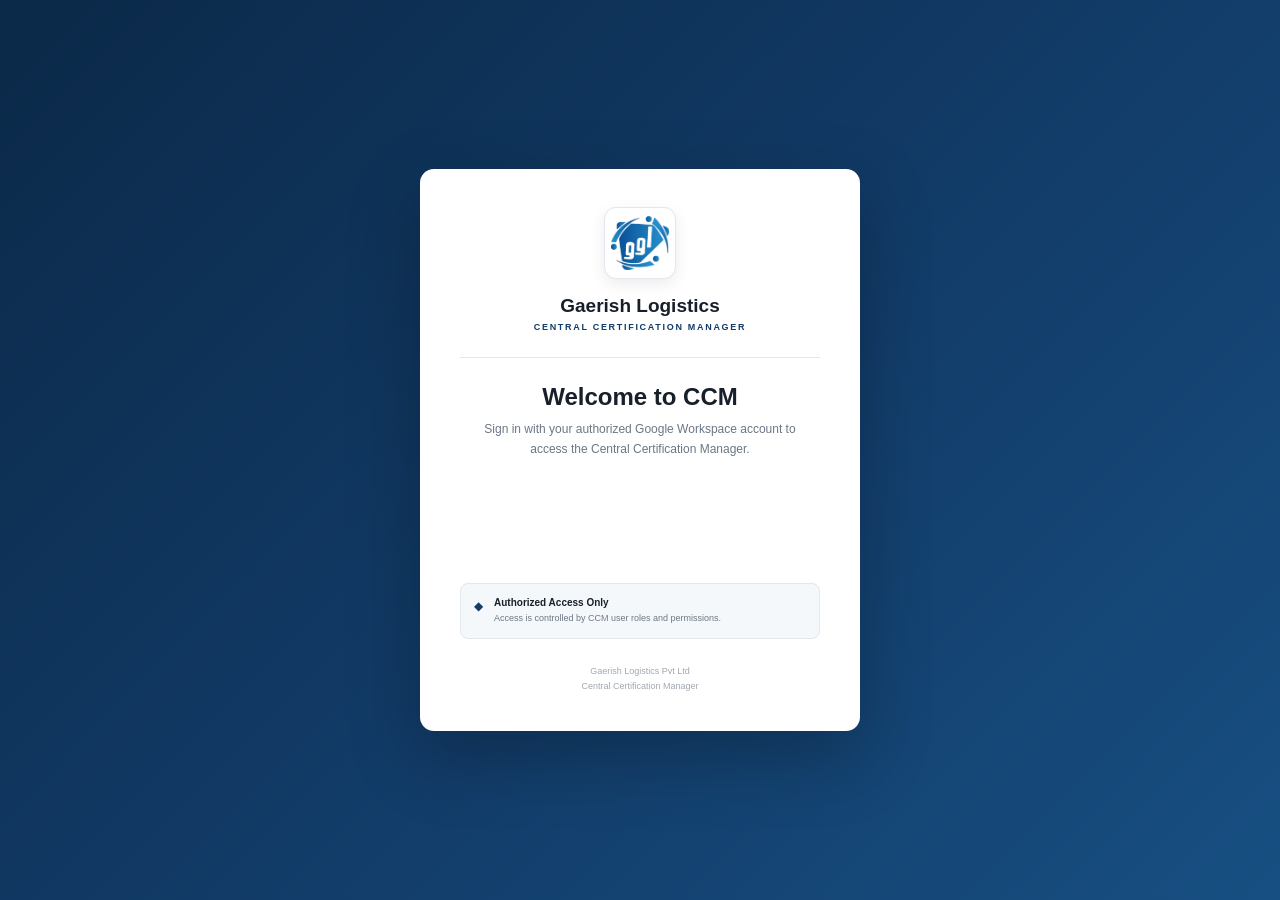
==== index.html @ d72f5103 "Update index.html" ====
<!DOCTYPE html>
<html lang="en">
<head>
    <meta charset="UTF-8">
    <meta name="viewport" content="width=device-width, initial-scale=1.0">

    <title>Central Certification Manager</title>

    <link rel="stylesheet" href="./style.css">
    <script
        src="https://accounts.google.com/gsi/client"
        async
        defer
    ></script>
</head>

<body>
<!-- =====================================================
     CCM LOGIN SCREEN
===================================================== -->

<div id="loginScreen" class="login-screen">

    <div class="login-card">

        <div class="login-logo">
            <img
                src="assets/logo.png"
                alt="Gaerish Logistics"
            >
        </div>

        <div class="login-brand">
            <h1>Gaerish Logistics</h1>
            <span>CENTRAL CERTIFICATION MANAGER</span>
        </div>

        <div class="login-divider"></div>

        <h2>Welcome to CCM</h2>

        <p class="login-description">
            Sign in with your authorized Google Workspace
            account to access the Central Certification Manager.
        </p>

        <!-- Google Sign-In -->
        <div
            id="googleLogin"
            class="google-login"
        ></div>

        <div
            id="loginStatus"
            class="login-status"
        ></div>

        <div class="login-security">

            <span class="security-icon">◆</span>

            <div>
                <strong>Authorized Access Only</strong>
                <small>
                    Access is controlled by CCM
                    user roles and permissions.
                </small>
            </div>

        </div>

        <div class="login-footer">
            Gaerish Logistics Pvt Ltd<br>
            Central Certification Manager
        </div>

    </div>

</div>
<div class="app">

    <!-- SIDEBAR -->
    <aside class="sidebar" id="sidebar">

        <div class="sidebar-brand">
            <img src="assets/logo.png" alt="Gaerish Logistics">
            <div>
                <h2>Gaerish Logistics</h2>
                <span>CCM</span>
            </div>
        </div>

        <div class="sidebar-section">
            <span class="section-title">MAIN</span>

            <button class="nav-item active" data-page="dashboard">
                <span class="nav-icon">▦</span>
                <span>Dashboard</span>
            </button>

            <button class="nav-item" data-page="certifications">
                <span class="nav-icon">▣</span>
                <span>Certifications</span>
            </button>

            <button class="nav-item" data-page="employees">
                <span class="nav-icon">♙</span>
                <span>Employees</span>
            </button>

            <button class="nav-item" data-page="renewals">
                <span class="nav-icon">↻</span>
                <span>Renewals</span>
            </button>

            <button class="nav-item" data-page="documents">
                <span class="nav-icon">▤</span>
                <span>Documents</span>
            </button>
        </div>

        <div class="sidebar-section">
            <span class="section-title">CONTROL</span>

            <button class="nav-item" data-page="reports">
                <span class="nav-icon">◫</span>
                <span>Reports</span>
            </button>

            <button class="nav-item" data-page="audit">
                <span class="nav-icon">◉</span>
                <span>Audit Trail</span>
            </button>

            <button class="nav-item" data-page="settings">
                <span class="nav-icon">⚙</span>
                <span>Settings</span>
            </button>
        </div>

        <div class="sidebar-bottom">
            <div class="system-status">
                <span class="status-dot"></span>
                <div>
                    <strong>CCM System</strong>
                    <small>Operational</small>
                </div>
            </div>

            <div class="version">
                CCM Production
            </div>
        </div>

    </aside>


    <!-- MAIN -->
    <main class="main">

        <!-- TOPBAR -->
        <header class="topbar">

            <div class="topbar-left">

                <button class="menu-button" id="menuButton">
                    ☰
                </button>

                <div class="breadcrumb">
                    <span>CCM</span>
                    <b>/</b>
                    <strong id="pageTitle">Dashboard</strong>
                </div>

            </div>

            <div class="topbar-right">

                <button class="icon-button" title="Notifications">
                    🔔
                    <span class="notification-dot"></span>
                </button>

                <div class="user-profile">

                    <div class="avatar">
                        C
                    </div>

                    <div class="user-info">
                        <strong id="userName">User</strong>
                        <span id="userRole">Loading...</span>
                    </div>

                    <button class="profile-arrow">
                        ▾
                    </button>

                </div>

            </div>

        </header>


        <!-- PAGE CONTENT -->
        <section class="workspace">

            <!-- DASHBOARD -->
            <div class="page active-page" id="dashboardPage">

                <div class="page-heading">

                    <div>
                        <span class="eyebrow">CENTRAL CERTIFICATION MANAGER</span>
                        <h1>Certification Dashboard</h1>
                        <p>
                            Centralized visibility of employee certifications,
                            expiry risk, renewals and compliance.
                        </p>
                    </div>

                    <button class="primary-button" id="addCertificateButton">
                        + Add Certification
                    </button>

                </div>


                <!-- KPI CARDS -->
                <div class="kpi-grid">

                    <div class="kpi-card">
                        <div class="kpi-icon">▣</div>
                        <div>
                            <span>Total Certifications</span>
                            <strong id="totalCertifications">—</strong>
                        </div>
                    </div>

                    <div class="kpi-card">
                        <div class="kpi-icon">✓</div>
                        <div>
                            <span>Active</span>
                            <strong id="activeCertifications">—</strong>
                        </div>
                    </div>

                    <div class="kpi-card warning">
                        <div class="kpi-icon">!</div>
                        <div>
                            <span>Renewal Due</span>
                            <strong id="renewalCertifications">—</strong>
                        </div>
                    </div>

                    <div class="kpi-card danger">
                        <div class="kpi-icon">×</div>
                        <div>
                            <span>Expired</span>
                            <strong id="expiredCertifications">—</strong>
                        </div>
                    </div>

                    <div class="kpi-card">
                        <div class="kpi-icon">★</div>
                        <div>
                            <span>Mandatory</span>
                            <strong id="mandatoryCertifications">—</strong>
                        </div>
                    </div>

                    <div class="kpi-card compliance">
                        <div class="kpi-icon">%</div>
                        <div>
                            <span>Compliance</span>
                            <strong id="complianceRate">—</strong>
                        </div>
                    </div>

                </div>


                <!-- DASHBOARD GRID -->
                <div class="dashboard-grid">

                    <!-- EXPIRY RISK -->
                    <div class="panel">

                        <div class="panel-header">
                            <div>
                                <h2>Expiry Risk</h2>
                                <span>Certification expiry exposure</span>
                            </div>

                            <button class="text-button">
                                View Details →
                            </button>
                        </div>

                        <div class="risk-list">

                            <div class="risk-row">
                                <span>0–7 Days</span>
                                <div class="risk-bar">
                                    <div id="risk07"></div>
                                </div>
                                <strong id="risk07Value">0</strong>
                            </div>

                            <div class="risk-row">
                                <span>8–15 Days</span>
                                <div class="risk-bar">
                                    <div id="risk815"></div>
                                </div>
                                <strong id="risk815Value">0</strong>
                            </div>

                            <div class="risk-row">
                                <span>16–30 Days</span>
                                <div class="risk-bar">
                                    <div id="risk1630"></div>
                                </div>
                                <strong id="risk1630Value">0</strong>
                            </div>

                            <div class="risk-row">
                                <span>31–60 Days</span>
                                <div class="risk-bar">
                                    <div id="risk3160"></div>
                                </div>
                                <strong id="risk3160Value">0</strong>
                            </div>

                            <div class="risk-row">
                                <span>61–90 Days</span>
                                <div class="risk-bar">
                                    <div id="risk6190"></div>
                                </div>
                                <strong id="risk6190Value">0</strong>
                            </div>

                            <div class="risk-row">
                                <span>90+ Days</span>
                                <div class="risk-bar">
                                    <div id="risk90"></div>
                                </div>
                                <strong id="risk90Value">0</strong>
                            </div>

                            <div class="risk-row expired-row">
                                <span>Expired</span>
                                <div class="risk-bar">
                                    <div id="riskExpired"></div>
                                </div>
                                <strong id="riskExpiredValue">0</strong>
                            </div>

                        </div>

                    </div>


                    <!-- QUICK ACTIONS -->
                    <div class="panel">

                        <div class="panel-header">
                            <div>
                                <h2>Quick Actions</h2>
                                <span>Common CCM operations</span>
                            </div>
                        </div>

                        <div class="quick-actions">

                            <button class="quick-action">
                                <span>＋</span>
                                <div>
                                    <strong>Add Certification</strong>
                                    <small>Create a new certification record</small>
                                </div>
                            </button>

                            <button class="quick-action">
                                <span>↻</span>
                                <div>
                                    <strong>Manage Renewals</strong>
                                    <small>Review upcoming renewals</small>
                                </div>
                            </button>

                            <button class="quick-action">
                                <span>▤</span>
                                <div>
                                    <strong>Documents</strong>
                                    <small>Access certificate documents</small>
                                </div>
                            </button>

                            <button class="quick-action">
                                <span>◫</span>
                                <div>
                                    <strong>Generate Report</strong>
                                    <small>View compliance reports</small>
                                </div>
                            </button>

                        </div>

                    </div>

                </div>


               <!-- =========================================================
     CERTIFICATION OVERVIEW — STEP 11E
========================================================= -->

<div class="panel certification-overview-panel">

    <div class="panel-header">

        <div>
            <h2>Certification Overview</h2>

            <span>
                Live certification records
            </span>
        </div>

        <div class="overview-actions">

            <button
                class="text-button"
                id="refreshCertificatesButton"
                type="button"
            >
                Refresh ↻
            </button>

            <button
                class="text-button"
                id="viewAllCertificatesButton"
                type="button"
            >
                View All →
            </button>

        </div>

    </div>


    <!-- FILTER BAR -->

    <div class="certificate-filter-bar">

        <div class="certificate-search">

            <input
                type="search"
                id="certificateSearch"
                placeholder="Search certificate, employee or certification..."
                autocomplete="off"
            >

        </div>


        <select
            id="certificateStatusFilter"
        >

            <option value="">
                All Status
            </option>

            <option value="ACTIVE">
                Active
            </option>

            <option value="EXPIRED">
                Expired
            </option>

        </select>


        <select
            id="certificateDepartmentFilter"
        >

            <option value="">
                All Departments
            </option>

        </select>

    </div>


    <!-- RECORD COUNT -->

    <div
        class="certificate-result-summary"
        id="certificateResultSummary"
    >
        Loading certification records...
    </div>


    <!-- TABLE -->

    <div class="certificate-table-wrapper">

        <table class="certificate-table">

            <thead>

                <tr>

                    <th>
                        Certificate
                    </th>

                    <th>
                        Employee
                    </th>

                    <th>
                        Certification
                    </th>

                    <th>
                        Department
                    </th>

                    <th>
                        Issue Date
                    </th>

                    <th>
                        Expiry Date
                    </th>

                    <th>
                        Status
                    </th>

                    <th>
                        Renewal
                    </th>

                    <th>
                        Action
                    </th>

                </tr>

            </thead>


            <tbody
                id="certificateTableBody"
            >

                <tr>

                    <td
                        colspan="9"
                        class="table-loading"
                    >
                        Loading certification records...
                    </td>

                </tr>

            </tbody>

        </table>

    </div>

</div>

            <!-- OTHER PAGES -->
            <div class="page" id="certificationsPage">
                <div class="page-heading">
                    <div>
                        <span class="eyebrow">MASTER DATA</span>
                        <h1>Certifications</h1>
                        <p>Manage and review certification records.</p>
                    </div>
                </div>

                <div class="panel placeholder-panel">
                    <div class="empty-icon">▣</div>
                    <h3>Certification Management</h3>
                    <p>Certification table will be connected in the next step.</p>
                </div>
            </div>


            <div class="page" id="employeesPage">
                <div class="page-heading">
                    <div>
                        <span class="eyebrow">MASTER DATA</span>
                        <h1>Employees</h1>
                        <p>Employee certification profiles and compliance.</p>
                    </div>
                </div>

                <div class="panel placeholder-panel">
                    <div class="empty-icon">♙</div>
                    <h3>Employee Management</h3>
                    <p>Employee 360° will be connected in the next step.</p>
                </div>
            </div>


            <div class="page" id="renewalsPage">
                <div class="page-heading">
                    <div>
                        <span class="eyebrow">COMPLIANCE CONTROL</span>
                        <h1>Renewals</h1>
                        <p>Monitor certification expiry and renewal actions.</p>
                    </div>
                </div>

                <div class="panel placeholder-panel">
                    <div class="empty-icon">↻</div>
                    <h3>Renewal Management</h3>
                    <p>Renewal workflow will be connected in the next step.</p>
                </div>
            </div>


            <div class="page" id="documentsPage">
                <div class="page-heading">
                    <div>
                        <span class="eyebrow">DOCUMENT CONTROL</span>
                        <h1>Documents</h1>
                        <p>Controlled access to certification documents.</p>
                    </div>
                </div>

                <div class="panel placeholder-panel">
                    <div class="empty-icon">▤</div>
                    <h3>Document Management</h3>
                    <p>Document access will be connected in the next step.</p>
                </div>
            </div>


            <div class="page" id="reportsPage">
                <div class="page-heading">
                    <div>
                        <span class="eyebrow">ANALYTICS</span>
                        <h1>Reports</h1>
                        <p>Certification and compliance reporting.</p>
                    </div>
                </div>

                <div class="panel placeholder-panel">
                    <div class="empty-icon">◫</div>
                    <h3>Reports Centre</h3>
                    <p>Charts and analytical reports will be connected later.</p>
                </div>
            </div>


            <div class="page" id="auditPage">
                <div class="page-heading">
                    <div>
                        <span class="eyebrow">GOVERNANCE</span>
                        <h1>Audit Trail</h1>
                        <p>System activity and controlled actions.</p>
                    </div>
                </div>

                <div class="panel placeholder-panel">
                    <div class="empty-icon">◉</div>
                    <h3>Audit Trail</h3>
                    <p>Audit records will be displayed here.</p>
                </div>
            </div>


            <div class="page" id="settingsPage">
                <div class="page-heading">
                    <div>
                        <span class="eyebrow">SYSTEM</span>
                        <h1>Settings</h1>
                        <p>CCM configuration and administration.</p>
                    </div>
                </div>

                <div class="panel placeholder-panel">
                    <div class="empty-icon">⚙</div>
                    <h3>System Settings</h3>
                    <p>Administrative controls will be connected later.</p>
                </div>
            </div>

        </section>


        <footer class="footer">
            <span>Gaerish Logistics Pvt Ltd</span>
            <span>Central Certification Manager</span>
            <span>Production System</span>
        </footer>

    </main>

</div>

<script src="app.js"></script>

</body>
</html>
---- style.css ----
* {
    box-sizing: border-box;
    margin: 0;
    padding: 0;
}

:root {
    --primary: #123c69;
    --primary-dark: #0b2948;
    --primary-light: #eaf2fa;

    --background: #f5f7fa;
    --surface: #ffffff;
    --border: #e2e7ed;

    --text: #17202a;
    --muted: #6b7785;

    --success: #198754;
    --warning: #d88900;
    --danger: #c0392b;

    --sidebar-width: 255px;
}

body {
    font-family:
        Inter,
        Segoe UI,
        Arial,
        sans-serif;

    background: var(--background);
    color: var(--text);
}

button {
    font-family: inherit;
}

.app {
    min-height: 100vh;
    display: flex;
}


/* SIDEBAR */

.sidebar {
    width: var(--sidebar-width);
    min-height: 100vh;

    background: var(--primary-dark);
    color: white;

    position: fixed;
    left: 0;
    top: 0;
    bottom: 0;

    display: flex;
    flex-direction: column;

    z-index: 100;
}

.sidebar-brand {
    height: 82px;

    display: flex;
    align-items: center;

    gap: 12px;
    padding: 0 20px;

    border-bottom: 1px solid rgba(255,255,255,.12);
}

.sidebar-brand img {
    width: 46px;
    height: 46px;

    object-fit: contain;

    border-radius: 8px;
    background: white;
    padding: 5px;
}

.sidebar-brand h2 {
    font-size: 15px;
    font-weight: 700;
}

.sidebar-brand span {
    display: block;

    margin-top: 3px;

    font-size: 10px;
    letter-spacing: 1.5px;

    opacity: .65;
}


.sidebar-section {
    padding: 25px 13px 0;
}

.section-title {
    display: block;

    padding: 0 12px 9px;

    font-size: 10px;
    letter-spacing: 1.5px;

    color: rgba(255,255,255,.42);
    font-weight: 700;
}


.nav-item {
    width: 100%;

    border: 0;
    background: transparent;

    color: rgba(255,255,255,.72);

    display: flex;
    align-items: center;

    gap: 13px;

    padding: 11px 12px;

    border-radius: 7px;

    cursor: pointer;

    font-size: 13px;
    text-align: left;

    margin-bottom: 3px;

    transition:
        background .2s,
        color .2s;
}

.nav-item:hover {
    background: rgba(255,255,255,.08);
    color: white;
}

.nav-item.active {
    background: rgba(255,255,255,.14);
    color: white;

    box-shadow:
        inset 3px 0 0 #ffffff;
}

.nav-icon {
    width: 20px;

    text-align: center;

    font-size: 15px;
}


.sidebar-bottom {
    margin-top: auto;

    padding: 18px;

    border-top: 1px solid rgba(255,255,255,.1);
}

.system-status {
    display: flex;
    align-items: center;
    gap: 10px;
}

.status-dot {
    width: 9px;
    height: 9px;

    border-radius: 50%;

    background: #35c97b;

    box-shadow: 0 0 0 4px rgba(53,201,123,.12);
}

.system-status strong {
    display: block;
    font-size: 12px;
}

.system-status small {
    display: block;

    margin-top: 2px;

    font-size: 10px;

    opacity: .55;
}

.version {
    margin-top: 18px;

    font-size: 9px;

    letter-spacing: 1px;

    opacity: .35;
}


/* MAIN */

.main {
    margin-left: var(--sidebar-width);

    min-width: 0;
    width: calc(100% - var(--sidebar-width));

    min-height: 100vh;

    display: flex;
    flex-direction: column;
}


/* TOPBAR */

.topbar {
    height: 70px;

    background: var(--surface);

    border-bottom: 1px solid var(--border);

    display: flex;
    align-items: center;
    justify-content: space-between;

    padding: 0 28px;

    position: sticky;
    top: 0;

    z-index: 50;
}

.topbar-left,
.topbar-right {
    display: flex;
    align-items: center;
}

.breadcrumb {
    display: flex;
    align-items: center;
    gap: 10px;

    font-size: 13px;
}

.breadcrumb span {
    color: var(--muted);
}

.breadcrumb b {
    color: #c0c6cc;
}

.breadcrumb strong {
    color: var(--text);
}

.menu-button {
    display: none;

    border: 0;
    background: transparent;

    font-size: 21px;

    cursor: pointer;

    margin-right: 15px;
}

.icon-button {
    width: 38px;
    height: 38px;

    border: 1px solid var(--border);
    background: white;

    border-radius: 7px;

    cursor: pointer;

    position: relative;
}

.notification-dot {
    width: 7px;
    height: 7px;

    border-radius: 50%;

    background: var(--danger);

    position: absolute;

    top: 8px;
    right: 8px;

    border: 1px solid white;
}


.user-profile {
    display: flex;
    align-items: center;

    gap: 10px;

    margin-left: 18px;

    padding-left: 18px;

    border-left: 1px solid var(--border);
}

.avatar {
    width: 36px;
    height: 36px;

    border-radius: 50%;

    background: var(--primary);
    color: white;

    display: flex;
    align-items: center;
    justify-content: center;

    font-size: 13px;
    font-weight: 700;
}

.user-info strong {
    display: block;

    font-size: 12px;
}

.user-info span {
    display: block;

    margin-top: 2px;

    font-size: 10px;

    color: var(--muted);
}

.profile-arrow {
    border: 0;
    background: transparent;

    cursor: pointer;

    color: var(--muted);
}


/* WORKSPACE */

.workspace {
    padding: 30px;

    flex: 1;
}

.page {
    display: none;
}

.page.active-page {
    display: block;
}


/* PAGE HEADING */

.page-heading {
    display: flex;
    align-items: flex-end;
    justify-content: space-between;

    gap: 20px;

    margin-bottom: 26px;
}

.eyebrow {
    display: block;

    color: var(--primary);

    font-size: 10px;
    font-weight: 700;

    letter-spacing: 1.5px;

    margin-bottom: 7px;
}

.page-heading h1 {
    font-size: 27px;

    letter-spacing: -.5px;
}

.page-heading p {
    margin-top: 7px;

    color: var(--muted);

    font-size: 13px;
}


.primary-button {
    border: 0;

    background: var(--primary);
    color: white;

    padding: 11px 16px;

    border-radius: 7px;

    font-size: 12px;
    font-weight: 600;

    cursor: pointer;

    white-space: nowrap;

    transition: background .2s;
}

.primary-button:hover {
    background: var(--primary-dark);
}


/* KPI */

.kpi-grid {
    display: grid;

    grid-template-columns:
        repeat(6, minmax(0, 1fr));

    gap: 13px;

    margin-bottom: 18px;
}

.kpi-card {
    background: var(--surface);

    border: 1px solid var(--border);

    border-radius: 9px;

    padding: 17px;

    display: flex;
    align-items: center;

    gap: 12px;
}

.kpi-icon {
    width: 38px;
    height: 38px;

    border-radius: 7px;

    background: var(--primary-light);
    color: var(--primary);

    display: flex;
    align-items: center;
    justify-content: center;

    font-size: 16px;
    font-weight: 700;

    flex-shrink: 0;
}

.kpi-card span {
    display: block;

    color: var(--muted);

    font-size: 10px;

    white-space: nowrap;
}

.kpi-card strong {
    display: block;

    margin-top: 5px;

    font-size: 21px;
}

.kpi-card.warning .kpi-icon {
    background: #fff4df;
    color: var(--warning);
}

.kpi-card.danger .kpi-icon {
    background: #fdebea;
    color: var(--danger);
}

.kpi-card.compliance .kpi-icon {
    background: #e9f7ef;
    color: var(--success);
}


/* PANELS */

.dashboard-grid {
    display: grid;

    grid-template-columns: 1.4fr 1fr;

    gap: 18px;

    margin-bottom: 18px;
}

.panel {
    background: var(--surface);

    border: 1px solid var(--border);

    border-radius: 9px;

    padding: 21px;

    margin-bottom: 18px;
}

.panel-header {
    display: flex;

    align-items: center;
    justify-content: space-between;

    gap: 10px;

    margin-bottom: 21px;
}

.panel-header h2 {
    font-size: 14px;
}

.panel-header span {
    display: block;

    margin-top: 4px;

    color: var(--muted);

    font-size: 10px;
}

.text-button {
    border: 0;
    background: transparent;

    color: var(--primary);

    font-size: 11px;
    font-weight: 600;

    cursor: pointer;
}


/* RISK */

.risk-row {
    display: grid;

    grid-template-columns: 75px 1fr 25px;

    align-items: center;

    gap: 12px;

    margin-bottom: 13px;

    font-size: 10px;
}

.risk-row > span {
    color: var(--muted);
}

.risk-row strong {
    text-align: right;
    font-size: 11px;
}

.risk-bar {
    height: 7px;

    border-radius: 20px;

    background: #edf0f3;

    overflow: hidden;
}

.risk-bar div {
    width: 0%;
    height: 100%;

    background: var(--primary);

    border-radius: inherit;

    transition: width .4s ease;
}

.expired-row .risk-bar div {
    background: var(--danger);
}


/* QUICK ACTIONS */

.quick-actions {
    display: grid;

    grid-template-columns: 1fr 1fr;

    gap: 10px;
}

.quick-action {
    border: 1px solid var(--border);

    background: white;

    border-radius: 7px;

    padding: 13px;

    display: flex;

    align-items: flex-start;

    gap: 10px;

    text-align: left;

    cursor: pointer;

    transition:
        border .2s,
        background .2s;
}

.quick-action:hover {
    border-color: #b9c9d9;
    background: #f8fbfe;
}

.quick-action > span {
    width: 29px;
    height: 29px;

    background: var(--primary-light);
    color: var(--primary);

    border-radius: 6px;

    display: flex;
    align-items: center;
    justify-content: center;

    font-weight: 700;
}

.quick-action strong {
    display: block;

    font-size: 11px;
}

.quick-action small {
    display: block;

    margin-top: 4px;

    color: var(--muted);

    font-size: 9px;

    line-height: 1.4;
}


/* EMPTY */

.empty-state,
.placeholder-panel {
    text-align: center;

    padding: 38px 20px;
}

.empty-icon {
    width: 45px;
    height: 45px;

    margin: 0 auto 13px;

    border-radius: 50%;

    background: var(--primary-light);
    color: var(--primary);

    display: flex;
    align-items: center;
    justify-content: center;

    font-weight: 700;
}

.empty-state h3,
.placeholder-panel h3 {
    font-size: 13px;
}

.empty-state p,
.placeholder-panel p {
    max-width: 500px;

    margin: 7px auto 0;

    color: var(--muted);

    font-size: 11px;

    line-height: 1.6;
}


/* FOOTER */

.footer {
    padding: 14px 30px;

    border-top: 1px solid var(--border);

    background: white;

    display: flex;
    justify-content: space-between;

    color: #9aa3ad;

    font-size: 9px;
}


/* RESPONSIVE */

@media (max-width: 1250px) {

    .kpi-grid {
        grid-template-columns: repeat(3, 1fr);
    }

}


@media (max-width: 900px) {

    .sidebar {
        transform: translateX(-100%);

        transition: transform .25s;
    }

    .sidebar.open {
        transform: translateX(0);
    }

    .main {
        margin-left: 0;
        width: 100%;
    }

    .menu-button {
        display: block;
    }

    .dashboard-grid {
        grid-template-columns: 1fr;
    }

}


@media (max-width: 650px) {

    .workspace {
        padding: 20px 15px;
    }

    .topbar {
        padding: 0 15px;
    }

    .user-info,
    .profile-arrow {
        display: none;
    }

    .kpi-grid {
        grid-template-columns: 1fr 1fr;
    }

    .page-heading {
        align-items: flex-start;
        flex-direction: column;
    }

    .quick-actions {
        grid-template-columns: 1fr;
    }

    .footer {
        padding: 13px 15px;

        flex-direction: column;
        gap: 4px;
    }

}


@media (max-width: 430px) {

    .kpi-grid {
        grid-template-columns: 1fr;
    }

    .page-heading h1 {
        font-size: 23px;
    }

}
/* =========================================================
   CCM GOOGLE LOGIN
========================================================= */

.login-screen {
    position: fixed;

    inset: 0;

    z-index: 9999;

    display: flex;

    align-items: center;
    justify-content: center;

    background:
        linear-gradient(
            135deg,
            #0b2948 0%,
            #123c69 55%,
            #174f82 100%
        );

    padding: 25px;

    overflow-y: auto;
}


.login-card {

    width: 100%;
    max-width: 440px;

    background: #ffffff;

    border-radius: 14px;

    padding: 38px 40px;

    box-shadow:
        0 25px 70px rgba(0, 0, 0, .25);

    text-align: center;
}


.login-logo {

    width: 72px;
    height: 72px;

    margin: 0 auto 16px;

    display: flex;

    align-items: center;
    justify-content: center;

    background: #ffffff;

    border-radius: 12px;

    border: 1px solid #e2e7ed;

    box-shadow:
        0 5px 15px rgba(0, 0, 0, .08);

    overflow: hidden;
}


.login-logo img {

    width: 58px;
    height: 58px;

    object-fit: contain;
}


.login-brand h1 {

    font-size: 19px;

    color: #17202a;

    font-weight: 700;
}


.login-brand span {

    display: block;

    margin-top: 5px;

    color: #123c69;

    font-size: 9px;

    font-weight: 700;

    letter-spacing: 1.7px;
}


.login-divider {

    height: 1px;

    background: #e2e7ed;

    margin: 25px 0;
}


.login-card h2 {

    font-size: 24px;

    color: #17202a;

    margin-bottom: 8px;
}


.login-description {

    color: #6b7785;

    font-size: 12px;

    line-height: 1.7;

    margin: 0 auto 25px;

    max-width: 340px;
}


.google-login {

    min-height: 44px;

    display: flex;

    justify-content: center;

    align-items: center;

    margin: 0 auto 18px;
}


.login-status {

    min-height: 18px;

    font-size: 11px;

    color: #6b7785;

    margin-bottom: 18px;
}


.login-status.success {

    color: #198754;

}


.login-status.error {

    color: #c0392b;

}


.login-security {

    display: flex;

    align-items: flex-start;

    text-align: left;

    gap: 11px;

    padding: 13px;

    background: #f5f8fb;

    border: 1px solid #e2e7ed;

    border-radius: 8px;
}


.security-icon {

    color: #123c69;

    font-size: 12px;

    margin-top: 2px;
}


.login-security strong {

    display: block;

    font-size: 10px;

    color: #17202a;
}


.login-security small {

    display: block;

    margin-top: 4px;

    color: #6b7785;

    font-size: 9px;

    line-height: 1.5;
}


.login-footer {

    margin-top: 25px;

    color: #a0a8b1;

    font-size: 9px;

    line-height: 1.6;
}


@media (max-width: 500px) {

    .login-screen {

        padding: 15px;

    }

    .login-card {

        padding: 30px 22px;

    }

}
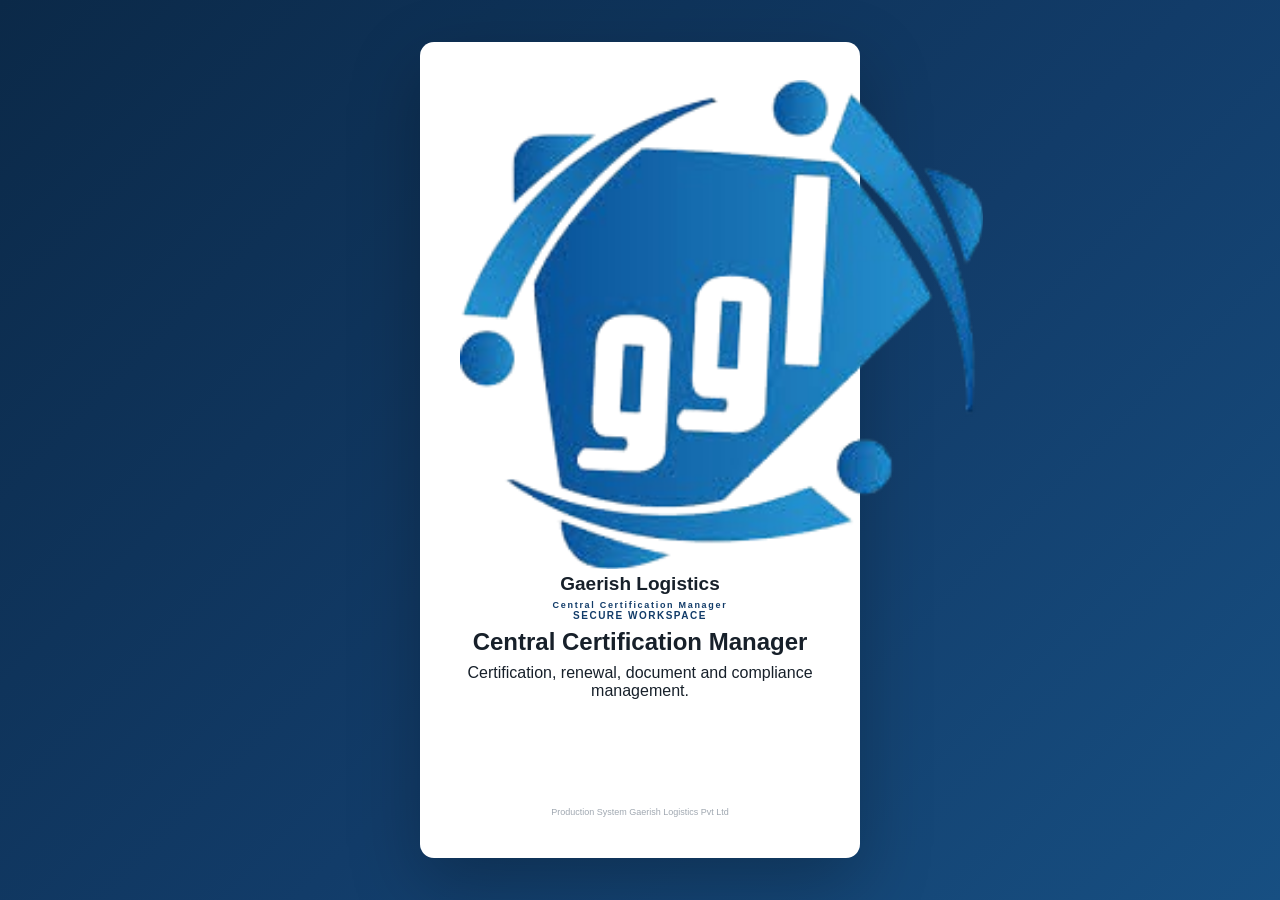
==== commit 3b5806e5: "Update index.html" ====
--- a/index.html
+++ b/index.html
@@ -3,81 +3,42 @@
 <head>
     <meta charset="UTF-8">
     <meta name="viewport" content="width=device-width, initial-scale=1.0">
-
     <title>Central Certification Manager</title>
-
     <link rel="stylesheet" href="./style.css">
-    <script
-        src="https://accounts.google.com/gsi/client"
-        async
-        defer
-    ></script>
+    <script src="https://accounts.google.com/gsi/client" async defer></script>
 </head>
 
 <body>
-<!-- =====================================================
-     CCM LOGIN SCREEN
-===================================================== -->
 
-<div id="loginScreen" class="login-screen">
-
+<!-- LOGIN -->
+<section id="loginScreen" class="login-screen">
     <div class="login-card">
-
-        <div class="login-logo">
-            <img
-                src="assets/logo.png"
-                alt="Gaerish Logistics"
-            >
+        <div class="login-brand">
+            <img src="assets/logo.png" alt="Gaerish Logistics">
+            <div>
+                <h1>Gaerish Logistics</h1>
+                <span>Central Certification Manager</span>
+            </div>
         </div>
 
-        <div class="login-brand">
-            <h1>Gaerish Logistics</h1>
-            <span>CENTRAL CERTIFICATION MANAGER</span>
+        <div class="login-copy">
+            <span class="eyebrow">SECURE WORKSPACE</span>
+            <h2>Central Certification Manager</h2>
+            <p>Certification, renewal, document and compliance management.</p>
         </div>
 
-        <div class="login-divider"></div>
-
-        <h2>Welcome to CCM</h2>
-
-        <p class="login-description">
-            Sign in with your authorized Google Workspace
-            account to access the Central Certification Manager.
-        </p>
-
-        <!-- Google Sign-In -->
-        <div
-            id="googleLogin"
-            class="google-login"
-        ></div>
-
-        <div
-            id="loginStatus"
-            class="login-status"
-        ></div>
-
-        <div class="login-security">
-
-            <span class="security-icon">◆</span>
-
-            <div>
-                <strong>Authorized Access Only</strong>
-                <small>
-                    Access is controlled by CCM
-                    user roles and permissions.
-                </small>
-            </div>
-
-        </div>
+        <div id="googleLogin" class="google-login"></div>
+        <div id="loginStatus" class="login-status" aria-live="polite"></div>
 
         <div class="login-footer">
-            Gaerish Logistics Pvt Ltd<br>
-            Central Certification Manager
+            <span>Production System</span>
+            <span>Gaerish Logistics Pvt Ltd</span>
         </div>
+    </div>
+</section>
 
-    </div>
-
-</div>
-<div class="app">
+<!-- APPLICATION -->
+<div class="app" id="ccmApplication">
 
     <!-- SIDEBAR -->
     <aside class="sidebar" id="sidebar">
@@ -93,27 +54,27 @@
         <div class="sidebar-section">
             <span class="section-title">MAIN</span>
 
-            <button class="nav-item active" data-page="dashboard">
+            <button type="button" class="nav-item active" data-page="dashboard">
                 <span class="nav-icon">▦</span>
                 <span>Dashboard</span>
             </button>
 
-            <button class="nav-item" data-page="certifications">
+            <button type="button" class="nav-item" data-page="certifications">
                 <span class="nav-icon">▣</span>
                 <span>Certifications</span>
             </button>
 
-            <button class="nav-item" data-page="employees">
+            <button type="button" class="nav-item" data-page="employees">
                 <span class="nav-icon">♙</span>
                 <span>Employees</span>
             </button>
 
-            <button class="nav-item" data-page="renewals">
+            <button type="button" class="nav-item" data-page="renewals">
                 <span class="nav-icon">↻</span>
                 <span>Renewals</span>
             </button>
 
-            <button class="nav-item" data-page="documents">
+            <button type="button" class="nav-item" data-page="documents">
                 <span class="nav-icon">▤</span>
                 <span>Documents</span>
             </button>
@@ -122,17 +83,17 @@
         <div class="sidebar-section">
             <span class="section-title">CONTROL</span>
 
-            <button class="nav-item" data-page="reports">
+            <button type="button" class="nav-item" data-page="reports">
                 <span class="nav-icon">◫</span>
                 <span>Reports</span>
             </button>
 
-            <button class="nav-item" data-page="audit">
+            <button type="button" class="nav-item" data-page="audit">
                 <span class="nav-icon">◉</span>
                 <span>Audit Trail</span>
             </button>
 
-            <button class="nav-item" data-page="settings">
+            <button type="button" class="nav-item" data-page="settings">
                 <span class="nav-icon">⚙</span>
                 <span>Settings</span>
             </button>
@@ -147,564 +108,59 @@
                 </div>
             </div>
 
-            <div class="version">
-                CCM Production
-            </div>
+            <div class="version">CCM Production</div>
         </div>
-
     </aside>
-
 
     <!-- MAIN -->
     <main class="main">
 
-        <!-- TOPBAR -->
         <header class="topbar">
 
             <div class="topbar-left">
-
-                <button class="menu-button" id="menuButton">
-                    ☰
-                </button>
+                <button type="button" class="menu-button" id="menuButton">☰</button>
 
                 <div class="breadcrumb">
                     <span>CCM</span>
                     <b>/</b>
                     <strong id="pageTitle">Dashboard</strong>
                 </div>
-
             </div>
 
             <div class="topbar-right">
 
-                <button class="icon-button" title="Notifications">
+                <button type="button" class="icon-button" title="Notifications">
                     🔔
                     <span class="notification-dot"></span>
                 </button>
 
-                <div class="user-profile">
+                <div class="user-profile" id="userProfile">
 
-                    <div class="avatar">
-                        C
-                    </div>
+                    <div class="avatar" id="userAvatar">C</div>
 
                     <div class="user-info">
                         <strong id="userName">User</strong>
                         <span id="userRole">Loading...</span>
                     </div>
 
-                    <button class="profile-arrow">
-                        ▾
-                    </button>
-
+                    <button type="button" class="profile-arrow">▾</button>
                 </div>
 
             </div>
-
         </header>
 
-
-        <!-- PAGE CONTENT -->
-        <section class="workspace">
-
-            <!-- DASHBOARD -->
+        <!-- pages.html is loaded here by app.js -->
+        <section class="workspace" id="pagesHost" data-pages-source="./pages.html">
             <div class="page active-page" id="dashboardPage">
-
                 <div class="page-heading">
-
                     <div>
                         <span class="eyebrow">CENTRAL CERTIFICATION MANAGER</span>
                         <h1>Certification Dashboard</h1>
-                        <p>
-                            Centralized visibility of employee certifications,
-                            expiry risk, renewals and compliance.
-                        </p>
-                    </div>
-
-                    <button class="primary-button" id="addCertificateButton">
-                        + Add Certification
-                    </button>
-
-                </div>
-
-
-                <!-- KPI CARDS -->
-                <div class="kpi-grid">
-
-                    <div class="kpi-card">
-                        <div class="kpi-icon">▣</div>
-                        <div>
-                            <span>Total Certifications</span>
-                            <strong id="totalCertifications">—</strong>
-                        </div>
-                    </div>
-
-                    <div class="kpi-card">
-                        <div class="kpi-icon">✓</div>
-                        <div>
-                            <span>Active</span>
-                            <strong id="activeCertifications">—</strong>
-                        </div>
-                    </div>
-
-                    <div class="kpi-card warning">
-                        <div class="kpi-icon">!</div>
-                        <div>
-                            <span>Renewal Due</span>
-                            <strong id="renewalCertifications">—</strong>
-                        </div>
-                    </div>
-
-                    <div class="kpi-card danger">
-                        <div class="kpi-icon">×</div>
-                        <div>
-                            <span>Expired</span>
-                            <strong id="expiredCertifications">—</strong>
-                        </div>
-                    </div>
-
-                    <div class="kpi-card">
-                        <div class="kpi-icon">★</div>
-                        <div>
-                            <span>Mandatory</span>
-                            <strong id="mandatoryCertifications">—</strong>
-                        </div>
-                    </div>
-
-                    <div class="kpi-card compliance">
-                        <div class="kpi-icon">%</div>
-                        <div>
-                            <span>Compliance</span>
-                            <strong id="complianceRate">—</strong>
-                        </div>
-                    </div>
-
-                </div>
-
-
-                <!-- DASHBOARD GRID -->
-                <div class="dashboard-grid">
-
-                    <!-- EXPIRY RISK -->
-                    <div class="panel">
-
-                        <div class="panel-header">
-                            <div>
-                                <h2>Expiry Risk</h2>
-                                <span>Certification expiry exposure</span>
-                            </div>
-
-                            <button class="text-button">
-                                View Details →
-                            </button>
-                        </div>
-
-                        <div class="risk-list">
-
-                            <div class="risk-row">
-                                <span>0–7 Days</span>
-                                <div class="risk-bar">
-                                    <div id="risk07"></div>
-                                </div>
-                                <strong id="risk07Value">0</strong>
-                            </div>
-
-                            <div class="risk-row">
-                                <span>8–15 Days</span>
-                                <div class="risk-bar">
-                                    <div id="risk815"></div>
-                                </div>
-                                <strong id="risk815Value">0</strong>
-                            </div>
-
-                            <div class="risk-row">
-                                <span>16–30 Days</span>
-                                <div class="risk-bar">
-                                    <div id="risk1630"></div>
-                                </div>
-                                <strong id="risk1630Value">0</strong>
-                            </div>
-
-                            <div class="risk-row">
-                                <span>31–60 Days</span>
-                                <div class="risk-bar">
-                                    <div id="risk3160"></div>
-                                </div>
-                                <strong id="risk3160Value">0</strong>
-                            </div>
-
-                            <div class="risk-row">
-                                <span>61–90 Days</span>
-                                <div class="risk-bar">
-                                    <div id="risk6190"></div>
-                                </div>
-                                <strong id="risk6190Value">0</strong>
-                            </div>
-
-                            <div class="risk-row">
-                                <span>90+ Days</span>
-                                <div class="risk-bar">
-                                    <div id="risk90"></div>
-                                </div>
-                                <strong id="risk90Value">0</strong>
-                            </div>
-
-                            <div class="risk-row expired-row">
-                                <span>Expired</span>
-                                <div class="risk-bar">
-                                    <div id="riskExpired"></div>
-                                </div>
-                                <strong id="riskExpiredValue">0</strong>
-                            </div>
-
-                        </div>
-
-                    </div>
-
-
-                    <!-- QUICK ACTIONS -->
-                    <div class="panel">
-
-                        <div class="panel-header">
-                            <div>
-                                <h2>Quick Actions</h2>
-                                <span>Common CCM operations</span>
-                            </div>
-                        </div>
-
-                        <div class="quick-actions">
-
-                            <button class="quick-action">
-                                <span>＋</span>
-                                <div>
-                                    <strong>Add Certification</strong>
-                                    <small>Create a new certification record</small>
-                                </div>
-                            </button>
-
-                            <button class="quick-action">
-                                <span>↻</span>
-                                <div>
-                                    <strong>Manage Renewals</strong>
-                                    <small>Review upcoming renewals</small>
-                                </div>
-                            </button>
-
-                            <button class="quick-action">
-                                <span>▤</span>
-                                <div>
-                                    <strong>Documents</strong>
-                                    <small>Access certificate documents</small>
-                                </div>
-                            </button>
-
-                            <button class="quick-action">
-                                <span>◫</span>
-                                <div>
-                                    <strong>Generate Report</strong>
-                                    <small>View compliance reports</small>
-                                </div>
-                            </button>
-
-                        </div>
-
-                    </div>
-
-                </div>
-
-
-               <!-- =========================================================
-     CERTIFICATION OVERVIEW — STEP 11E
-========================================================= -->
-
-<div class="panel certification-overview-panel">
-
-    <div class="panel-header">
-
-        <div>
-            <h2>Certification Overview</h2>
-
-            <span>
-                Live certification records
-            </span>
-        </div>
-
-        <div class="overview-actions">
-
-            <button
-                class="text-button"
-                id="refreshCertificatesButton"
-                type="button"
-            >
-                Refresh ↻
-            </button>
-
-            <button
-                class="text-button"
-                id="viewAllCertificatesButton"
-                type="button"
-            >
-                View All →
-            </button>
-
-        </div>
-
-    </div>
-
-
-    <!-- FILTER BAR -->
-
-    <div class="certificate-filter-bar">
-
-        <div class="certificate-search">
-
-            <input
-                type="search"
-                id="certificateSearch"
-                placeholder="Search certificate, employee or certification..."
-                autocomplete="off"
-            >
-
-        </div>
-
-
-        <select
-            id="certificateStatusFilter"
-        >
-
-            <option value="">
-                All Status
-            </option>
-
-            <option value="ACTIVE">
-                Active
-            </option>
-
-            <option value="EXPIRED">
-                Expired
-            </option>
-
-        </select>
-
-
-        <select
-            id="certificateDepartmentFilter"
-        >
-
-            <option value="">
-                All Departments
-            </option>
-
-        </select>
-
-    </div>
-
-
-    <!-- RECORD COUNT -->
-
-    <div
-        class="certificate-result-summary"
-        id="certificateResultSummary"
-    >
-        Loading certification records...
-    </div>
-
-
-    <!-- TABLE -->
-
-    <div class="certificate-table-wrapper">
-
-        <table class="certificate-table">
-
-            <thead>
-
-                <tr>
-
-                    <th>
-                        Certificate
-                    </th>
-
-                    <th>
-                        Employee
-                    </th>
-
-                    <th>
-                        Certification
-                    </th>
-
-                    <th>
-                        Department
-                    </th>
-
-                    <th>
-                        Issue Date
-                    </th>
-
-                    <th>
-                        Expiry Date
-                    </th>
-
-                    <th>
-                        Status
-                    </th>
-
-                    <th>
-                        Renewal
-                    </th>
-
-                    <th>
-                        Action
-                    </th>
-
-                </tr>
-
-            </thead>
-
-
-            <tbody
-                id="certificateTableBody"
-            >
-
-                <tr>
-
-                    <td
-                        colspan="9"
-                        class="table-loading"
-                    >
-                        Loading certification records...
-                    </td>
-
-                </tr>
-
-            </tbody>
-
-        </table>
-
-    </div>
-
-</div>
-
-            <!-- OTHER PAGES -->
-            <div class="page" id="certificationsPage">
-                <div class="page-heading">
-                    <div>
-                        <span class="eyebrow">MASTER DATA</span>
-                        <h1>Certifications</h1>
-                        <p>Manage and review certification records.</p>
+                        <p>Loading live certification and compliance data...</p>
                     </div>
                 </div>
-
-                <div class="panel placeholder-panel">
-                    <div class="empty-icon">▣</div>
-                    <h3>Certification Management</h3>
-                    <p>Certification table will be connected in the next step.</p>
-                </div>
             </div>
-
-
-            <div class="page" id="employeesPage">
-                <div class="page-heading">
-                    <div>
-                        <span class="eyebrow">MASTER DATA</span>
-                        <h1>Employees</h1>
-                        <p>Employee certification profiles and compliance.</p>
-                    </div>
-                </div>
-
-                <div class="panel placeholder-panel">
-                    <div class="empty-icon">♙</div>
-                    <h3>Employee Management</h3>
-                    <p>Employee 360° will be connected in the next step.</p>
-                </div>
-            </div>
-
-
-            <div class="page" id="renewalsPage">
-                <div class="page-heading">
-                    <div>
-                        <span class="eyebrow">COMPLIANCE CONTROL</span>
-                        <h1>Renewals</h1>
-                        <p>Monitor certification expiry and renewal actions.</p>
-                    </div>
-                </div>
-
-                <div class="panel placeholder-panel">
-                    <div class="empty-icon">↻</div>
-                    <h3>Renewal Management</h3>
-                    <p>Renewal workflow will be connected in the next step.</p>
-                </div>
-            </div>
-
-
-            <div class="page" id="documentsPage">
-                <div class="page-heading">
-                    <div>
-                        <span class="eyebrow">DOCUMENT CONTROL</span>
-                        <h1>Documents</h1>
-                        <p>Controlled access to certification documents.</p>
-                    </div>
-                </div>
-
-                <div class="panel placeholder-panel">
-                    <div class="empty-icon">▤</div>
-                    <h3>Document Management</h3>
-                    <p>Document access will be connected in the next step.</p>
-                </div>
-            </div>
-
-
-            <div class="page" id="reportsPage">
-                <div class="page-heading">
-                    <div>
-                        <span class="eyebrow">ANALYTICS</span>
-                        <h1>Reports</h1>
-                        <p>Certification and compliance reporting.</p>
-                    </div>
-                </div>
-
-                <div class="panel placeholder-panel">
-                    <div class="empty-icon">◫</div>
-                    <h3>Reports Centre</h3>
-                    <p>Charts and analytical reports will be connected later.</p>
-                </div>
-            </div>
-
-
-            <div class="page" id="auditPage">
-                <div class="page-heading">
-                    <div>
-                        <span class="eyebrow">GOVERNANCE</span>
-                        <h1>Audit Trail</h1>
-                        <p>System activity and controlled actions.</p>
-                    </div>
-                </div>
-
-                <div class="panel placeholder-panel">
-                    <div class="empty-icon">◉</div>
-                    <h3>Audit Trail</h3>
-                    <p>Audit records will be displayed here.</p>
-                </div>
-            </div>
-
-
-            <div class="page" id="settingsPage">
-                <div class="page-heading">
-                    <div>
-                        <span class="eyebrow">SYSTEM</span>
-                        <h1>Settings</h1>
-                        <p>CCM configuration and administration.</p>
-                    </div>
-                </div>
-
-                <div class="panel placeholder-panel">
-                    <div class="empty-icon">⚙</div>
-                    <h3>System Settings</h3>
-                    <p>Administrative controls will be connected later.</p>
-                </div>
-            </div>
-
         </section>
-
 
         <footer class="footer">
             <span>Gaerish Logistics Pvt Ltd</span>
@@ -713,10 +169,8 @@
         </footer>
 
     </main>
-
 </div>
 
-<script src="app.js"></script>
-
+<script src="./app.js"></script>
 </body>
 </html>
--- a/style.css
+++ b/style.css
@@ -1150,3 +1150,811 @@
     }
 
 }
+
+/* =========================================================
+   STEP 11F — CERTIFICATION OVERVIEW
+   FINAL PRODUCTION STYLING
+========================================================= */
+
+/* Main panel */
+.certification-overview-panel {
+    width: 100%;
+    background: #ffffff;
+    border: 1px solid var(--border);
+    border-radius: 9px;
+    padding: 21px;
+    margin-bottom: 18px;
+    overflow: hidden;
+}
+
+.certification-overview-panel .panel-header {
+    display: flex;
+    align-items: center;
+    justify-content: space-between;
+    gap: 15px;
+    margin-bottom: 18px;
+}
+
+.certification-overview-panel .panel-header h2 {
+    font-size: 15px;
+    font-weight: 700;
+    color: var(--text);
+}
+
+.certification-overview-panel .panel-header span {
+    display: block;
+    margin-top: 4px;
+    color: var(--muted);
+    font-size: 10px;
+}
+
+/* Header actions */
+.certification-overview-panel .panel-header > div:last-child {
+    display: flex;
+    align-items: center;
+    gap: 14px;
+}
+
+#refreshCertificatesButton {
+    height: 36px;
+    padding: 0 12px;
+    border: 1px solid var(--border);
+    border-radius: 7px;
+    background: #ffffff;
+    color: var(--primary);
+    font-family: inherit;
+    font-size: 11px;
+    font-weight: 600;
+    cursor: pointer;
+    transition: .15s ease;
+}
+
+#refreshCertificatesButton:hover {
+    background: var(--primary-light);
+    border-color: #b9c9d9;
+}
+
+#viewAllCertificatesButton {
+    border: 0;
+    background: transparent;
+    color: var(--primary);
+    font-family: inherit;
+    font-size: 11px;
+    font-weight: 600;
+    cursor: pointer;
+}
+
+#viewAllCertificatesButton:hover {
+    text-decoration: underline;
+}
+
+/* Filter bar — matches the actual HTML class */
+.certificate-filter-bar {
+    display: flex;
+    align-items: center;
+    gap: 8px;
+    width: 100%;
+    margin-bottom: 10px;
+    flex-wrap: nowrap;
+}
+
+.certificate-search {
+    flex: 0 1 330px;
+    min-width: 220px;
+}
+
+#certificateSearch {
+    display: block;
+    width: 100%;
+    height: 38px;
+    padding: 0 12px;
+    border: 1px solid var(--border);
+    border-radius: 7px;
+    background: #ffffff;
+    color: var(--text);
+    font-family: inherit;
+    font-size: 11px;
+    outline: none;
+    transition: border-color .15s ease, box-shadow .15s ease;
+}
+
+#certificateSearch::placeholder {
+    color: #9aa3ad;
+}
+
+#certificateSearch:focus {
+    border-color: var(--primary);
+    box-shadow: 0 0 0 3px rgba(18, 60, 105, .08);
+}
+
+#certificateStatusFilter,
+#certificateDepartmentFilter {
+    width: 170px;
+    height: 38px;
+    padding: 0 32px 0 11px;
+    border: 1px solid var(--border);
+    border-radius: 7px;
+    background: #ffffff;
+    color: var(--text);
+    font-family: inherit;
+    font-size: 11px;
+    cursor: pointer;
+    outline: none;
+}
+
+#certificateStatusFilter:focus,
+#certificateDepartmentFilter:focus {
+    border-color: var(--primary);
+    box-shadow: 0 0 0 3px rgba(18, 60, 105, .08);
+}
+
+/* Result count */
+.certificate-result-summary {
+    margin: 8px 0 12px;
+    color: var(--muted);
+    font-size: 10px;
+    font-weight: 500;
+}
+
+/* Table wrapper — strong visible border */
+.certification-overview-panel .certificate-table-wrapper {
+    width: 100%;
+    border: 1px solid #d5dde5;
+    border-radius: 8px;
+    background: #ffffff;
+    overflow-x: auto;
+    overflow-y: hidden;
+}
+
+/* Actual HTML table uses class="certificate-table" */
+.certification-overview-panel .certificate-table {
+    width: 100%;
+    min-width: 950px;
+    border-collapse: separate;
+    border-spacing: 0;
+    font-size: 10px;
+}
+
+.certification-overview-panel .certificate-table thead th {
+    height: 40px;
+    padding: 0 10px;
+    background: #f5f7fa;
+    color: #4f5b67;
+    border-bottom: 1px solid #d5dde5;
+    font-size: 9px;
+    font-weight: 700;
+    text-align: left;
+    white-space: nowrap;
+    text-transform: uppercase;
+    letter-spacing: .3px;
+}
+
+.certification-overview-panel .certificate-table thead th:first-child {
+    border-top-left-radius: 7px;
+}
+
+.certification-overview-panel .certificate-table thead th:last-child {
+    border-top-right-radius: 7px;
+}
+
+.certification-overview-panel .certificate-table tbody td {
+    height: 45px;
+    padding: 7px 10px;
+    background: #ffffff;
+    color: var(--text);
+    border-bottom: 1px solid #edf0f3;
+    font-size: 10px;
+    vertical-align: middle;
+    white-space: nowrap;
+}
+
+.certification-overview-panel .certificate-table tbody tr:last-child td {
+    border-bottom: 0;
+}
+
+.certification-overview-panel .certificate-table tbody tr:hover td {
+    background: #f8fbfe;
+}
+
+/* Certificate ID */
+.certification-overview-panel .certificate-id {
+    color: var(--primary);
+    font-family: "SFMono-Regular", Consolas, "Liberation Mono", monospace;
+    font-size: 9px;
+    font-weight: 700;
+}
+
+/* Employee */
+.certification-overview-panel .certificate-table tbody td:nth-child(2) strong {
+    font-weight: 600;
+}
+
+/* Dates / department */
+.certification-overview-panel .certificate-table tbody td:nth-child(4),
+.certification-overview-panel .certificate-table tbody td:nth-child(5),
+.certification-overview-panel .certificate-table tbody td:nth-child(6) {
+    color: #56616d;
+}
+
+/* Status badges — actual JS classes */
+.certification-overview-panel .certificate-status,
+.certification-overview-panel .certificate-renewal {
+    display: inline-flex;
+    align-items: center;
+    justify-content: center;
+    min-height: 22px;
+    padding: 3px 8px;
+    border-radius: 20px;
+    font-size: 8px;
+    font-weight: 700;
+    letter-spacing: .25px;
+    white-space: nowrap;
+}
+
+.status-active {
+    background: #e9f7ef;
+    color: #198754;
+}
+
+.status-expired {
+    background: #fdebea;
+    color: #c0392b;
+}
+
+.status-inactive {
+    background: #eef1f4;
+    color: #66717d;
+}
+
+.status-neutral {
+    background: #eef1f4;
+    color: #66717d;
+}
+
+.renewal-expired {
+    background: #fdebea;
+    color: #c0392b;
+}
+
+.renewal-warning {
+    background: #fff4df;
+    color: #d88900;
+}
+
+.renewal-completed {
+    background: #e9f7ef;
+    color: #198754;
+}
+
+/* Actual JS action button */
+.certification-overview-panel .table-action {
+    display: inline-flex;
+    align-items: center;
+    justify-content: center;
+    min-width: 52px;
+    height: 28px;
+    padding: 0 10px;
+    border: 1px solid #cbd4dd;
+    border-radius: 5px;
+    background: #ffffff;
+    color: var(--primary);
+    font-family: inherit;
+    font-size: 9px;
+    font-weight: 700;
+    cursor: pointer;
+    transition: background .15s ease, border-color .15s ease, color .15s ease;
+}
+
+.certification-overview-panel .table-action:hover {
+    background: var(--primary);
+    border-color: var(--primary);
+    color: #ffffff;
+}
+
+.certification-overview-panel .table-action:active {
+    transform: translateY(1px);
+}
+
+/* Loading / empty row */
+.certification-overview-panel .table-loading td,
+.certification-overview-panel .certificate-empty-row td {
+    height: 100px;
+    text-align: center;
+    color: var(--muted);
+    font-size: 10px;
+}
+
+/* Responsive */
+@media (max-width: 900px) {
+    .certificate-filter-bar {
+        flex-wrap: wrap;
+    }
+
+    .certificate-search {
+        flex: 1 1 100%;
+        min-width: 0;
+    }
+
+    #certificateStatusFilter,
+    #certificateDepartmentFilter {
+        flex: 1 1 180px;
+        width: auto;
+    }
+}
+
+@media (max-width: 650px) {
+    .certification-overview-panel {
+        padding: 18px;
+    }
+
+    .certification-overview-panel .panel-header {
+        align-items: flex-start;
+        flex-direction: column;
+    }
+
+    .certification-overview-panel .panel-header > div:last-child {
+        width: 100%;
+        justify-content: space-between;
+    }
+
+    .certificate-filter-bar {
+        display: grid;
+        grid-template-columns: 1fr;
+        gap: 8px;
+    }
+
+    .certificate-search {
+        width: 100%;
+    }
+
+    #certificateStatusFilter,
+    #certificateDepartmentFilter {
+        width: 100%;
+    }
+
+    .certification-overview-panel .certificate-table-wrapper {
+        border-radius: 7px;
+    }
+}
+
+@media (max-width: 430px) {
+    .certification-overview-panel {
+        padding: 15px;
+    }
+
+    .certification-overview-panel .panel-header h2 {
+        font-size: 14px;
+    }
+}
+/* ============================================================
+   CERTIFICATE 360 MODAL — 11G / 11H
+   ============================================================ */
+.certificate360-modal {
+    position: fixed;
+    inset: 0;
+    z-index: 10000;
+    display: flex;
+    align-items: center;
+    justify-content: center;
+    padding: 30px;
+    opacity: 0;
+    transition: opacity .15s ease;
+}
+
+.certificate360-modal.certificate360-visible { opacity: 1; }
+.certificate360-modal.certificate360-closing { opacity: 0; }
+
+.certificate360-backdrop {
+    position: absolute;
+    inset: 0;
+    background: rgba(8, 20, 33, .58);
+    backdrop-filter: blur(3px);
+    -webkit-backdrop-filter: blur(3px);
+}
+
+.certificate360-dialog {
+    position: relative;
+    width: min(900px, 100%);
+    max-height: calc(100vh - 60px);
+    display: flex;
+    flex-direction: column;
+    background: #ffffff;
+    border: 1px solid #dbe2e9;
+    border-radius: 12px;
+    box-shadow: 0 25px 70px rgba(0, 0, 0, .25);
+    overflow: hidden;
+    transform: translateY(10px) scale(.985);
+    transition: transform .18s ease;
+}
+
+.certificate360-visible .certificate360-dialog {
+    transform: translateY(0) scale(1);
+}
+
+.certificate360-header {
+    display: flex;
+    align-items: flex-start;
+    justify-content: space-between;
+    gap: 20px;
+    padding: 22px 24px;
+    border-bottom: 1px solid var(--border);
+    background: #ffffff;
+}
+
+.certificate360-eyebrow {
+    display: block;
+    margin-bottom: 5px;
+    color: var(--primary);
+    font-size: 9px;
+    font-weight: 700;
+    letter-spacing: 1.4px;
+}
+
+.certificate360-header h2 {
+    font-size: 20px;
+    line-height: 1.2;
+    color: var(--text);
+}
+
+.certificate360-header p {
+    margin-top: 5px;
+    color: var(--muted);
+    font-size: 11px;
+}
+
+.certificate360-close {
+    width: 32px;
+    height: 32px;
+    flex-shrink: 0;
+    border: 1px solid var(--border);
+    border-radius: 6px;
+    background: #ffffff;
+    color: #66717d;
+    font-size: 22px;
+    line-height: 1;
+    cursor: pointer;
+    transition: background .15s ease, color .15s ease, border-color .15s ease;
+}
+
+.certificate360-close:hover {
+    background: #f5f7fa;
+    border-color: #cbd4dd;
+    color: var(--text);
+}
+
+.certificate360-body {
+    padding: 22px 24px;
+    overflow-y: auto;
+    background: #f8fafc;
+}
+
+.certificate360-summary {
+    display: flex;
+    align-items: center;
+    gap: 13px;
+    margin-bottom: 18px;
+    padding: 14px;
+    background: #ffffff;
+    border: 1px solid var(--border);
+    border-radius: 8px;
+}
+
+.certificate360-summary-icon {
+    width: 38px;
+    height: 38px;
+    display: flex;
+    align-items: center;
+    justify-content: center;
+    flex-shrink: 0;
+    border-radius: 7px;
+    background: var(--primary-light);
+    color: var(--primary);
+    font-size: 16px;
+    font-weight: 700;
+}
+
+.certificate360-summary span {
+    display: block;
+    color: var(--muted);
+    font-size: 9px;
+}
+
+.certificate360-summary strong {
+    display: block;
+    margin-top: 3px;
+    color: var(--primary);
+    font-family: "SFMono-Regular", Consolas, "Liberation Mono", monospace;
+    font-size: 12px;
+}
+
+.certificate360-section {
+    margin-bottom: 16px;
+    padding: 16px;
+    background: #ffffff;
+    border: 1px solid var(--border);
+    border-radius: 8px;
+}
+
+.certificate360-section:last-child { margin-bottom: 0; }
+
+.certificate360-section-title {
+    margin-bottom: 13px;
+    color: var(--text);
+    font-size: 11px;
+    font-weight: 700;
+    padding-bottom: 9px;
+    border-bottom: 1px solid #edf0f3;
+}
+
+.certificate360-grid {
+    display: grid;
+    grid-template-columns: repeat(2, minmax(0, 1fr));
+    gap: 12px 22px;
+}
+
+.certificate360-field { min-width: 0; }
+
+.certificate360-field span {
+    display: block;
+    margin-bottom: 4px;
+    color: var(--muted);
+    font-size: 9px;
+}
+
+.certificate360-field strong {
+    display: block;
+    color: var(--text);
+    font-size: 11px;
+    font-weight: 600;
+    word-break: break-word;
+}
+
+.certificate360-value-badge {
+    display: inline-flex !important;
+    align-items: center;
+    justify-content: center;
+    min-height: 21px;
+    padding: 3px 8px;
+    border-radius: 20px;
+    font-size: 8px !important;
+    font-weight: 700 !important;
+    letter-spacing: .25px;
+}
+
+.certificate360-document {
+    display: flex;
+    align-items: center;
+    gap: 12px;
+    padding: 12px;
+    border: 1px solid #e1e7ed;
+    border-radius: 7px;
+    background: #f9fbfd;
+}
+
+.certificate360-document-icon {
+    width: 38px;
+    height: 38px;
+    display: flex;
+    align-items: center;
+    justify-content: center;
+    flex-shrink: 0;
+    border-radius: 6px;
+    background: #fdebea;
+    color: var(--danger);
+    font-size: 8px;
+    font-weight: 800;
+}
+
+.certificate360-document-info {
+    min-width: 0;
+    flex: 1;
+}
+
+.certificate360-document-info strong {
+    display: block;
+    overflow: hidden;
+    text-overflow: ellipsis;
+    white-space: nowrap;
+    color: var(--text);
+    font-size: 10px;
+}
+
+.certificate360-document-info span {
+    display: block;
+    margin-top: 3px;
+    color: var(--muted);
+    font-size: 8px;
+}
+
+.certificate360-document-action { flex-shrink: 0; }
+
+.certificate360-download {
+    height: 30px;
+    padding: 0 12px;
+    border: 1px solid var(--primary);
+    border-radius: 6px;
+    background: var(--primary);
+    color: #ffffff;
+    font-family: inherit;
+    font-size: 9px;
+    font-weight: 700;
+    cursor: not-allowed;
+    opacity: .65;
+}
+
+.certificate360-no-access {
+    display: inline-flex;
+    align-items: center;
+    min-height: 30px;
+    padding: 0 10px;
+    border-radius: 6px;
+    background: #f0f2f4;
+    color: #66717d;
+    font-size: 8px;
+    font-weight: 700;
+}
+
+.certificate360-footer {
+    display: flex;
+    align-items: center;
+    justify-content: space-between;
+    gap: 15px;
+    padding: 13px 24px;
+    border-top: 1px solid var(--border);
+    background: #ffffff;
+}
+
+.certificate360-footer span {
+    color: #9aa3ad;
+    font-size: 8px;
+}
+
+.certificate360-footer-close {
+    height: 30px;
+    padding: 0 13px;
+    border: 1px solid var(--border);
+    border-radius: 6px;
+    background: #ffffff;
+    color: var(--primary);
+    font-family: inherit;
+    font-size: 9px;
+    font-weight: 700;
+    cursor: pointer;
+}
+
+.certificate360-footer-close:hover {
+    background: var(--primary-light);
+    border-color: #b9c9d9;
+}
+
+@media (max-width: 650px) {
+    .certificate360-modal { padding: 12px; }
+
+    .certificate360-dialog {
+        max-height: calc(100vh - 24px);
+        border-radius: 10px;
+    }
+
+    .certificate360-header { padding: 18px; }
+    .certificate360-body { padding: 15px; }
+    .certificate360-footer { padding: 12px 15px; }
+    .certificate360-grid { grid-template-columns: 1fr; }
+
+    .certificate360-document {
+        align-items: flex-start;
+        flex-wrap: wrap;
+    }
+
+    .certificate360-document-action { width: 100%; }
+    .certificate360-download { width: 100%; }
+}
+
+/* =========================================================
+   CCM 11I — FUNCTIONAL UI COMPONENTS
+========================================================= */
+
+.ccm-functional-panel { overflow: hidden; }
+.ccm-page-count { display:inline-flex; align-items:center; min-height:30px; padding:0 10px; border:1px solid var(--border); border-radius:6px; background:#fff; color:var(--muted); font-size:9px; font-weight:700; }
+.ccm-toolbar { display:flex; align-items:center; gap:10px; flex-wrap:wrap; margin-bottom:16px; }
+.ccm-control { min-height:38px; padding:0 12px; border:1px solid var(--border); border-radius:6px; background:#fff; color:var(--text); font:inherit; font-size:10px; outline:none; }
+.ccm-control:focus { border-color:var(--primary); box-shadow:0 0 0 2px rgba(23,54,93,.08); }
+.ccm-toolbar .ccm-control[type="search"] { flex:1; min-width:220px; }
+.ccm-data-table { width:100%; border-collapse:collapse; font-size:10px; }
+.ccm-data-table th { padding:11px 10px; text-align:left; white-space:nowrap; color:var(--muted); font-size:8px; font-weight:800; letter-spacing:.35px; text-transform:uppercase; background:#f8fafc; border-bottom:1px solid var(--border); }
+.ccm-data-table td { padding:12px 10px; vertical-align:middle; border-bottom:1px solid #edf0f3; color:var(--text); }
+.ccm-data-table tbody tr:hover { background:#fbfcfe; }
+.ccm-table-wrap { overflow:auto; width:100%; }
+.ccm-mono { font-family:"SFMono-Regular",Consolas,"Liberation Mono",monospace; font-size:9px; }
+.ccm-muted-block { display:block; margin-top:3px; color:var(--muted); font-size:8px; }
+.ccm-badge { display:inline-flex; align-items:center; justify-content:center; min-height:21px; padding:3px 8px; border-radius:20px; font-size:8px; font-weight:800; letter-spacing:.2px; white-space:nowrap; }
+.ccm-badge-success { background:#e8f6ee; color:#16834b; }
+.ccm-badge-warning { background:#fff4dc; color:#a96800; }
+.ccm-badge-danger { background:#fdebea; color:#c0392b; }
+.ccm-badge-neutral { background:#eef1f4; color:#66717d; }
+.ccm-access-ok { color:#16834b; font-size:8px; font-weight:800; }
+.ccm-access-denied { color:#c0392b; font-size:8px; font-weight:800; }
+.ccm-days { font-weight:800; }
+.ccm-days-warning { color:#a96800; }
+.ccm-days-danger { color:#c0392b; }
+.table-empty { padding:30px !important; text-align:center; color:var(--muted) !important; }
+.ccm-loading-state, .ccm-error-state { display:flex; align-items:center; justify-content:center; gap:10px; min-height:180px; color:var(--muted); font-size:10px; }
+.ccm-error-state { flex-direction:column; }
+.ccm-error-state strong { color:var(--danger); font-size:12px; }
+.ccm-spinner { width:18px; height:18px; border:2px solid #dbe2e9; border-top-color:var(--primary); border-radius:50%; animation:ccmSpin .75s linear infinite; }
+@keyframes ccmSpin { to { transform:rotate(360deg); } }
+.ccm-inner-panel { margin-top:14px; padding:16px; }
+.ccm-section-title { margin:0 0 12px; font-size:11px; color:var(--text); }
+.ccm-field-grid { display:grid; grid-template-columns:repeat(2,minmax(0,1fr)); gap:14px 22px; }
+.ccm-field-grid > div { min-width:0; }
+.ccm-field-grid span { display:block; margin-bottom:4px; color:var(--muted); font-size:8px; }
+.ccm-field-grid strong { display:block; color:var(--text); font-size:10px; word-break:break-word; }
+.ccm-summary-grid { display:grid; grid-template-columns:repeat(4,minmax(0,1fr)); gap:10px; margin-bottom:14px; }
+.ccm-summary-grid > div { padding:14px; border:1px solid var(--border); border-radius:7px; background:#fff; }
+.ccm-summary-grid span { display:block; color:var(--muted); font-size:8px; }
+.ccm-summary-grid strong { display:block; margin-top:5px; color:var(--primary); font-size:18px; }
+.ccm-report-kpis { display:grid; grid-template-columns:repeat(4,minmax(0,1fr)); gap:14px; margin-bottom:14px; }
+.ccm-report-grid { display:grid; grid-template-columns:repeat(2,minmax(0,1fr)); gap:14px; }
+.ccm-report-panel { min-height:270px; }
+.ccm-report-panel:last-child { grid-column:1/-1; }
+.ccm-chart-area { padding-top:10px; }
+.ccm-chart-row { margin:0 0 14px; }
+.ccm-chart-label { display:flex; justify-content:space-between; gap:12px; margin-bottom:6px; font-size:9px; }
+.ccm-chart-label span { overflow:hidden; text-overflow:ellipsis; white-space:nowrap; color:var(--text); }
+.ccm-chart-label strong { color:var(--primary); }
+.ccm-chart-track { height:8px; border-radius:20px; background:#edf0f3; overflow:hidden; }
+.ccm-chart-fill { height:100%; border-radius:20px; background:var(--primary); }
+.ccm-donut-wrap { display:flex; align-items:center; gap:28px; }
+.ccm-donut { width:150px; height:150px; flex:0 0 150px; display:flex; align-items:center; justify-content:center; border-radius:50%; }
+.ccm-donut-hole { width:88px; height:88px; display:flex; flex-direction:column; align-items:center; justify-content:center; border-radius:50%; background:#fff; }
+.ccm-donut-hole strong { font-size:20px; color:var(--primary); }
+.ccm-donut-hole span { font-size:8px; color:var(--muted); }
+.ccm-legend { flex:1; }
+.ccm-legend > div { display:flex; align-items:center; gap:7px; margin-bottom:8px; font-size:8px; }
+.ccm-legend i { width:8px; height:8px; border-radius:2px; flex:0 0 8px; }
+.ccm-legend span { flex:1; color:var(--muted); }
+.ccm-legend strong { color:var(--text); }
+.ccm-donut-empty { display:flex; align-items:center; justify-content:center; min-height:150px; color:var(--muted); font-size:9px; }
+.ccm-admin-banner { display:flex; flex-direction:column; gap:5px; padding:14px; margin-bottom:15px; border-left:3px solid var(--primary); background:#f5f8fb; }
+.ccm-admin-banner strong { color:var(--primary); font-size:10px; }
+.ccm-admin-banner span { color:var(--muted); font-size:9px; line-height:1.5; }
+.ccm-form { background:#f8fafc; }
+.ccm-form-grid { display:grid; grid-template-columns:repeat(2,minmax(0,1fr)); gap:13px 16px; }
+.ccm-form label { display:flex; flex-direction:column; gap:5px; color:var(--muted); font-size:8px; font-weight:700; }
+.ccm-form input, .ccm-form select, .ccm-form textarea { width:100%; box-sizing:border-box; padding:9px 10px; border:1px solid var(--border); border-radius:6px; background:#fff; color:var(--text); font:inherit; font-size:10px; outline:none; }
+.ccm-form textarea { resize:vertical; }
+.ccm-form input:focus, .ccm-form select:focus, .ccm-form textarea:focus { border-color:var(--primary); box-shadow:0 0 0 2px rgba(23,54,93,.08); }
+.ccm-form-wide { grid-column:1/-1; }
+.ccm-form-status { min-height:18px; margin-top:12px; color:var(--danger); font-size:9px; }
+.ccm-functional-modal { position:fixed; inset:0; z-index:12000; display:flex; align-items:center; justify-content:center; padding:24px; opacity:0; transition:opacity .16s ease; }
+.ccm-functional-modal.ccm-functional-visible { opacity:1; }
+.ccm-functional-backdrop { position:absolute; inset:0; background:rgba(8,20,33,.58); backdrop-filter:blur(3px); -webkit-backdrop-filter:blur(3px); }
+.ccm-functional-dialog { position:relative; width:min(960px,100%); max-height:calc(100vh - 48px); display:flex; flex-direction:column; overflow:hidden; border:1px solid #dbe2e9; border-radius:12px; background:#fff; box-shadow:0 25px 70px rgba(0,0,0,.25); transform:translateY(8px) scale(.99); transition:transform .18s ease; }
+.ccm-functional-visible .ccm-functional-dialog { transform:translateY(0) scale(1); }
+.ccm-modal-header { display:flex; justify-content:space-between; align-items:flex-start; gap:20px; padding:20px 22px; border-bottom:1px solid var(--border); }
+.ccm-modal-header h2 { margin:0; font-size:19px; color:var(--text); }
+.ccm-modal-header p { margin:4px 0 0; color:var(--muted); font-size:9px; }
+.ccm-modal-close { width:32px; height:32px; flex:0 0 32px; border:1px solid var(--border); border-radius:6px; background:#fff; color:#66717d; font-size:21px; line-height:1; cursor:pointer; }
+.ccm-modal-close:hover { background:#f5f7fa; color:var(--text); }
+.ccm-modal-body { padding:20px 22px; overflow:auto; }
+.ccm-modal-footer { display:flex; justify-content:flex-end; gap:9px; padding:12px 22px; border-top:1px solid var(--border); background:#fff; }
+.footer-button { height:32px; padding:0 13px; border:1px solid var(--border); border-radius:6px; background:#fff; color:var(--primary); font:inherit; font-size:9px; font-weight:700; cursor:pointer; }
+.footer-button:hover { background:var(--primary-light); }
+.ccm-toast-host { position:fixed; right:20px; bottom:20px; z-index:15000; display:flex; flex-direction:column; gap:8px; max-width:min(360px,calc(100vw - 40px)); }
+.ccm-toast { padding:11px 14px; border:1px solid var(--border); border-radius:7px; background:#fff; box-shadow:0 10px 30px rgba(0,0,0,.12); color:var(--text); font-size:9px; transform:translateY(8px); opacity:0; transition:all .18s ease; }
+.ccm-toast-show { transform:translateY(0); opacity:1; }
+.ccm-toast-success { border-left:3px solid #16834b; }
+.ccm-toast-error { border-left:3px solid var(--danger); }
+.ccm-toast-info { border-left:3px solid var(--primary); }
+
+@media(max-width:800px) {
+    .ccm-summary-grid, .ccm-report-kpis { grid-template-columns:repeat(2,minmax(0,1fr)); }
+    .ccm-report-grid { grid-template-columns:1fr; }
+    .ccm-report-panel:last-child { grid-column:auto; }
+}
+@media(max-width:600px) {
+    .ccm-functional-modal { padding:10px; }
+    .ccm-functional-dialog { max-height:calc(100vh - 20px); border-radius:9px; }
+    .ccm-form-grid, .ccm-field-grid, .ccm-summary-grid, .ccm-report-kpis { grid-template-columns:1fr; }
+    .ccm-modal-header, .ccm-modal-body, .ccm-modal-footer { padding-left:15px; padding-right:15px; }
+    .ccm-donut-wrap { flex-direction:column; align-items:flex-start; }
+}
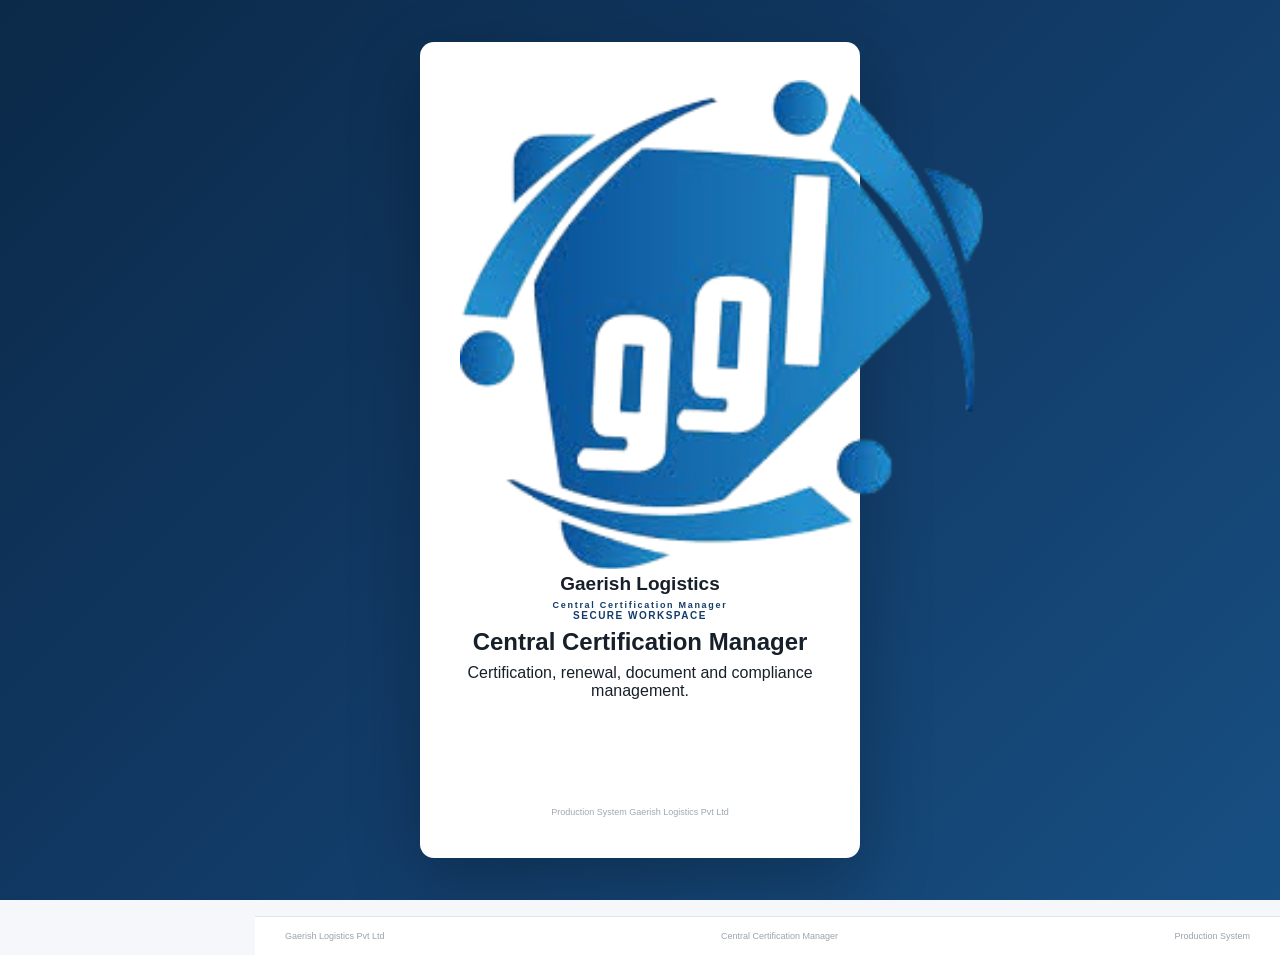
==== commit 74755d35: "Update index.html" ====
--- a/index.html
+++ b/index.html
@@ -150,17 +150,302 @@
         </header>
 
         <!-- pages.html is loaded here by app.js -->
-        <section class="workspace" id="pagesHost" data-pages-source="./pages.html">
-            <div class="page active-page" id="dashboardPage">
-                <div class="page-heading">
-                    <div>
-                        <span class="eyebrow">CENTRAL CERTIFICATION MANAGER</span>
-                        <h1>Certification Dashboard</h1>
-                        <p>Loading live certification and compliance data...</p>
-                    </div>
+        <section class="workspace" id="pagesHost">
+
+<!-- DASHBOARD -->
+<section class="page active-page" id="dashboardPage">
+
+    <div class="page-heading">
+        <div>
+            <span class="eyebrow">CENTRAL CERTIFICATION MANAGER</span>
+            <h1>Certification Dashboard</h1>
+            <p>Centralized visibility of employee certifications, expiry risk, renewals and compliance.</p>
+        </div>
+        <button type="button" class="primary-button" id="addCertificateButton">+ Add Certification</button>
+    </div>
+
+    <div class="kpi-grid">
+        <div class="kpi-card">
+            <div class="kpi-icon">▣</div>
+            <div><span>Total Certifications</span><strong id="totalCertifications">—</strong></div>
+        </div>
+        <div class="kpi-card">
+            <div class="kpi-icon">✓</div>
+            <div><span>Active</span><strong id="activeCertifications">—</strong></div>
+        </div>
+        <div class="kpi-card warning">
+            <div class="kpi-icon">!</div>
+            <div><span>Renewal Due</span><strong id="renewalCertifications">—</strong></div>
+        </div>
+        <div class="kpi-card danger">
+            <div class="kpi-icon">×</div>
+            <div><span>Expired</span><strong id="expiredCertifications">—</strong></div>
+        </div>
+        <div class="kpi-card">
+            <div class="kpi-icon">★</div>
+            <div><span>Mandatory</span><strong id="mandatoryCertifications">—</strong></div>
+        </div>
+        <div class="kpi-card compliance">
+            <div class="kpi-icon">%</div>
+            <div><span>Compliance</span><strong id="complianceRate">—</strong></div>
+        </div>
+    </div>
+
+    <div class="dashboard-grid">
+
+        <div class="panel">
+            <div class="panel-header">
+                <div>
+                    <h2>Expiry Risk</h2>
+                    <span>Certification expiry exposure</span>
                 </div>
-            </div>
-        </section>
+                <button type="button" class="text-button">View Details →</button>
+            </div>
+
+            <div class="risk-list">
+                <div class="risk-row"><span>0–7 Days</span><div class="risk-bar"><div id="risk07"></div></div><strong id="risk07Value">0</strong></div>
+                <div class="risk-row"><span>8–15 Days</span><div class="risk-bar"><div id="risk815"></div></div><strong id="risk815Value">0</strong></div>
+                <div class="risk-row"><span>16–30 Days</span><div class="risk-bar"><div id="risk1630"></div></div><strong id="risk1630Value">0</strong></div>
+                <div class="risk-row"><span>31–60 Days</span><div class="risk-bar"><div id="risk3160"></div></div><strong id="risk3160Value">0</strong></div>
+                <div class="risk-row"><span>61–90 Days</span><div class="risk-bar"><div id="risk6190"></div></div><strong id="risk6190Value">0</strong></div>
+                <div class="risk-row"><span>90+ Days</span><div class="risk-bar"><div id="risk90"></div></div><strong id="risk90Value">0</strong></div>
+                <div class="risk-row expired-row"><span>Expired</span><div class="risk-bar"><div id="riskExpired"></div></div><strong id="riskExpiredValue">0</strong></div>
+            </div>
+        </div>
+
+        <div class="panel">
+            <div class="panel-header">
+                <div>
+                    <h2>Quick Actions</h2>
+                    <span>Common CCM operations</span>
+                </div>
+            </div>
+
+            <div class="quick-actions">
+                <button type="button" class="quick-action">
+                    <span>＋</span>
+                    <div><strong>Add Certification</strong><small>Create a new certification record</small></div>
+                </button>
+                <button type="button" class="quick-action">
+                    <span>↻</span>
+                    <div><strong>Manage Renewals</strong><small>Review upcoming renewals</small></div>
+                </button>
+                <button type="button" class="quick-action">
+                    <span>▤</span>
+                    <div><strong>Documents</strong><small>Access certificate documents</small></div>
+                </button>
+                <button type="button" class="quick-action">
+                    <span>◫</span>
+                    <div><strong>Generate Report</strong><small>View compliance reports</small></div>
+                </button>
+            </div>
+        </div>
+    </div>
+
+    <div class="panel">
+        <div class="panel-header">
+            <div>
+                <h2>Certification Overview</h2>
+                <span>Latest certification records</span>
+            </div>
+            <button type="button" class="text-button">View All →</button>
+        </div>
+
+        <div class="empty-state">
+            <div class="empty-icon">▣</div>
+            <h3>Loading certification data</h3>
+            <p>The live CCM dashboard will populate this area after authentication.</p>
+        </div>
+    </div>
+</section>
+
+<!-- CERTIFICATIONS -->
+<section class="page" id="certificationsPage">
+    <div class="page-heading">
+        <div>
+            <span class="eyebrow">MASTER DATA</span>
+            <h1>Certifications</h1>
+            <p>Certification register, status, expiry and employee assignment.</p>
+        </div>
+        <button type="button" class="primary-button">+ Add Certification</button>
+    </div>
+
+    <div class="kpi-grid">
+        <div class="kpi-card"><div class="kpi-icon">▣</div><div><span>Total Records</span><strong>—</strong></div></div>
+        <div class="kpi-card"><div class="kpi-icon">✓</div><div><span>Active</span><strong>—</strong></div></div>
+        <div class="kpi-card warning"><div class="kpi-icon">!</div><div><span>Renewal Due</span><strong>—</strong></div></div>
+        <div class="kpi-card danger"><div class="kpi-icon">×</div><div><span>Expired</span><strong>—</strong></div></div>
+    </div>
+
+    <div class="panel">
+        <div class="panel-header"><div><h2>Certification Register</h2><span>Live production records</span></div></div>
+        <div class="table-empty">Loading certification records…</div>
+    </div>
+</section>
+
+<!-- EMPLOYEES -->
+<section class="page" id="employeesPage">
+    <div class="page-heading">
+        <div>
+            <span class="eyebrow">MASTER DATA</span>
+            <h1>Employees</h1>
+            <p>Employee certification profiles, assignments and compliance status.</p>
+        </div>
+    </div>
+
+    <div class="kpi-grid">
+        <div class="kpi-card"><div class="kpi-icon">♙</div><div><span>Total Employees</span><strong>—</strong></div></div>
+        <div class="kpi-card"><div class="kpi-icon">✓</div><div><span>Compliant</span><strong>—</strong></div></div>
+        <div class="kpi-card warning"><div class="kpi-icon">!</div><div><span>Action Required</span><strong>—</strong></div></div>
+        <div class="kpi-card danger"><div class="kpi-icon">×</div><div><span>Expired</span><strong>—</strong></div></div>
+    </div>
+
+    <div class="panel">
+        <div class="panel-header"><div><h2>Employee Master</h2><span>Live employee certification profiles</span></div></div>
+        <div class="table-empty">Loading employee records…</div>
+    </div>
+</section>
+
+<!-- RENEWALS -->
+<section class="page" id="renewalsPage">
+    <div class="page-heading">
+        <div>
+            <span class="eyebrow">COMPLIANCE CONTROL</span>
+            <h1>Renewals</h1>
+            <p>Monitor certification expiry, renewal thresholds and escalation actions.</p>
+        </div>
+        <button type="button" class="primary-button">Run Renewal Check</button>
+    </div>
+
+    <div class="kpi-grid">
+        <div class="kpi-card danger"><div class="kpi-icon">×</div><div><span>Expired</span><strong>—</strong></div></div>
+        <div class="kpi-card warning"><div class="kpi-icon">!</div><div><span>0–7 Days</span><strong>—</strong></div></div>
+        <div class="kpi-card warning"><div class="kpi-icon">↻</div><div><span>8–30 Days</span><strong>—</strong></div></div>
+        <div class="kpi-card"><div class="kpi-icon">◷</div><div><span>31–90 Days</span><strong>—</strong></div></div>
+    </div>
+
+    <div class="panel">
+        <div class="panel-header"><div><h2>Renewal Register</h2><span>Live expiry and notification status</span></div></div>
+        <div class="table-empty">Loading renewal records…</div>
+    </div>
+</section>
+
+<!-- DOCUMENTS -->
+<section class="page" id="documentsPage">
+    <div class="page-heading">
+        <div>
+            <span class="eyebrow">DOCUMENT CONTROL</span>
+            <h1>Documents</h1>
+            <p>Controlled access to certification documents.</p>
+        </div>
+    </div>
+
+    <div class="kpi-grid">
+        <div class="kpi-card"><div class="kpi-icon">▤</div><div><span>Total Documents</span><strong>—</strong></div></div>
+        <div class="kpi-card"><div class="kpi-icon">○</div><div><span>Public</span><strong>—</strong></div></div>
+        <div class="kpi-card warning"><div class="kpi-icon">◐</div><div><span>Controlled</span><strong>—</strong></div></div>
+        <div class="kpi-card danger"><div class="kpi-icon">◉</div><div><span>Restricted</span><strong>—</strong></div></div>
+    </div>
+
+    <div class="panel">
+        <div class="panel-header"><div><h2>Document Control Register</h2><span>Classification and access-controlled documents</span></div></div>
+        <div class="table-empty">Loading document records…</div>
+    </div>
+</section>
+
+<!-- REPORTS -->
+<section class="page" id="reportsPage">
+    <div class="page-heading">
+        <div>
+            <span class="eyebrow">ANALYTICS</span>
+            <h1>Reports</h1>
+            <p>Certification and compliance reporting.</p>
+        </div>
+    </div>
+
+    <div class="kpi-grid">
+        <div class="kpi-card"><div class="kpi-icon">▣</div><div><span>Certifications</span><strong>—</strong></div></div>
+        <div class="kpi-card"><div class="kpi-icon">◫</div><div><span>Categories</span><strong>—</strong></div></div>
+        <div class="kpi-card"><div class="kpi-icon">⌂</div><div><span>Issuers</span><strong>—</strong></div></div>
+        <div class="kpi-card"><div class="kpi-icon">▤</div><div><span>Departments</span><strong>—</strong></div></div>
+    </div>
+
+    <div class="dashboard-grid">
+        <div class="panel">
+            <div class="panel-header"><div><h2>Certification Distribution</h2><span>By category</span></div></div>
+            <div class="chart-placeholder">Live report chart loading…</div>
+        </div>
+        <div class="panel">
+            <div class="panel-header"><div><h2>Department Distribution</h2><span>Compliance population</span></div></div>
+            <div class="chart-placeholder">Live report chart loading…</div>
+        </div>
+    </div>
+
+    <div class="panel">
+        <div class="panel-header"><div><h2>Report Centre</h2><span>CCM management reporting</span></div></div>
+        <div class="table-empty">Loading reporting data…</div>
+    </div>
+</section>
+
+<!-- AUDIT -->
+<section class="page" id="auditPage">
+    <div class="page-heading">
+        <div>
+            <span class="eyebrow">GOVERNANCE</span>
+            <h1>Audit Trail</h1>
+            <p>System activity, authentication, document access and controlled actions.</p>
+        </div>
+    </div>
+
+    <div class="kpi-grid">
+        <div class="kpi-card"><div class="kpi-icon">◉</div><div><span>Total Events</span><strong>—</strong></div></div>
+        <div class="kpi-card"><div class="kpi-icon">✓</div><div><span>Successful</span><strong>—</strong></div></div>
+        <div class="kpi-card warning"><div class="kpi-icon">!</div><div><span>Warnings</span><strong>—</strong></div></div>
+        <div class="kpi-card danger"><div class="kpi-icon">×</div><div><span>Errors</span><strong>—</strong></div></div>
+    </div>
+
+    <div class="panel">
+        <div class="panel-header"><div><h2>Audit Register</h2><span>Immutable operational activity view</span></div></div>
+        <div class="table-empty">Loading audit events…</div>
+    </div>
+</section>
+
+<!-- SETTINGS -->
+<section class="page" id="settingsPage">
+    <div class="page-heading">
+        <div>
+            <span class="eyebrow">SYSTEM</span>
+            <h1>Settings</h1>
+            <p>CCM configuration, roles, permissions and system administration.</p>
+        </div>
+    </div>
+
+    <div class="dashboard-grid">
+        <div class="panel">
+            <div class="panel-header"><div><h2>System Configuration</h2><span>Production CCM settings</span></div></div>
+            <div class="settings-list">
+                <div class="settings-row"><strong>Application</strong><span>Central Certification Manager</span></div>
+                <div class="settings-row"><strong>Environment</strong><span>Production</span></div>
+                <div class="settings-row"><strong>Authentication</strong><span>Google Workspace OAuth</span></div>
+                <div class="settings-row"><strong>Authorization</strong><span>Backend RBAC</span></div>
+                <div class="settings-row"><strong>Data Store</strong><span>Google Sheets</span></div>
+                <div class="settings-row"><strong>Documents</strong><span>Google Drive</span></div>
+            </div>
+        </div>
+
+        <div class="panel">
+            <div class="panel-header"><div><h2>Access Control</h2><span>Role and permission administration</span></div></div>
+            <div class="settings-list">
+                <div class="settings-row"><strong>Users</strong><span>RBAC controlled</span></div>
+                <div class="settings-row"><strong>Roles</strong><span>RBAC controlled</span></div>
+                <div class="settings-row"><strong>Permissions</strong><span>Backend enforced</span></div>
+                <div class="settings-row"><strong>Audit</strong><span>Enabled</span></div>
+            </div>
+        </div>
+    </div>
+</section>
+
+</section>
 
         <footer class="footer">
             <span>Gaerish Logistics Pvt Ltd</span>
@@ -171,6 +456,6 @@
     </main>
 </div>
 
-<script src="./app.js"></script>
+<script src="./app.js?v=12.0.0"></script>
 </body>
 </html>
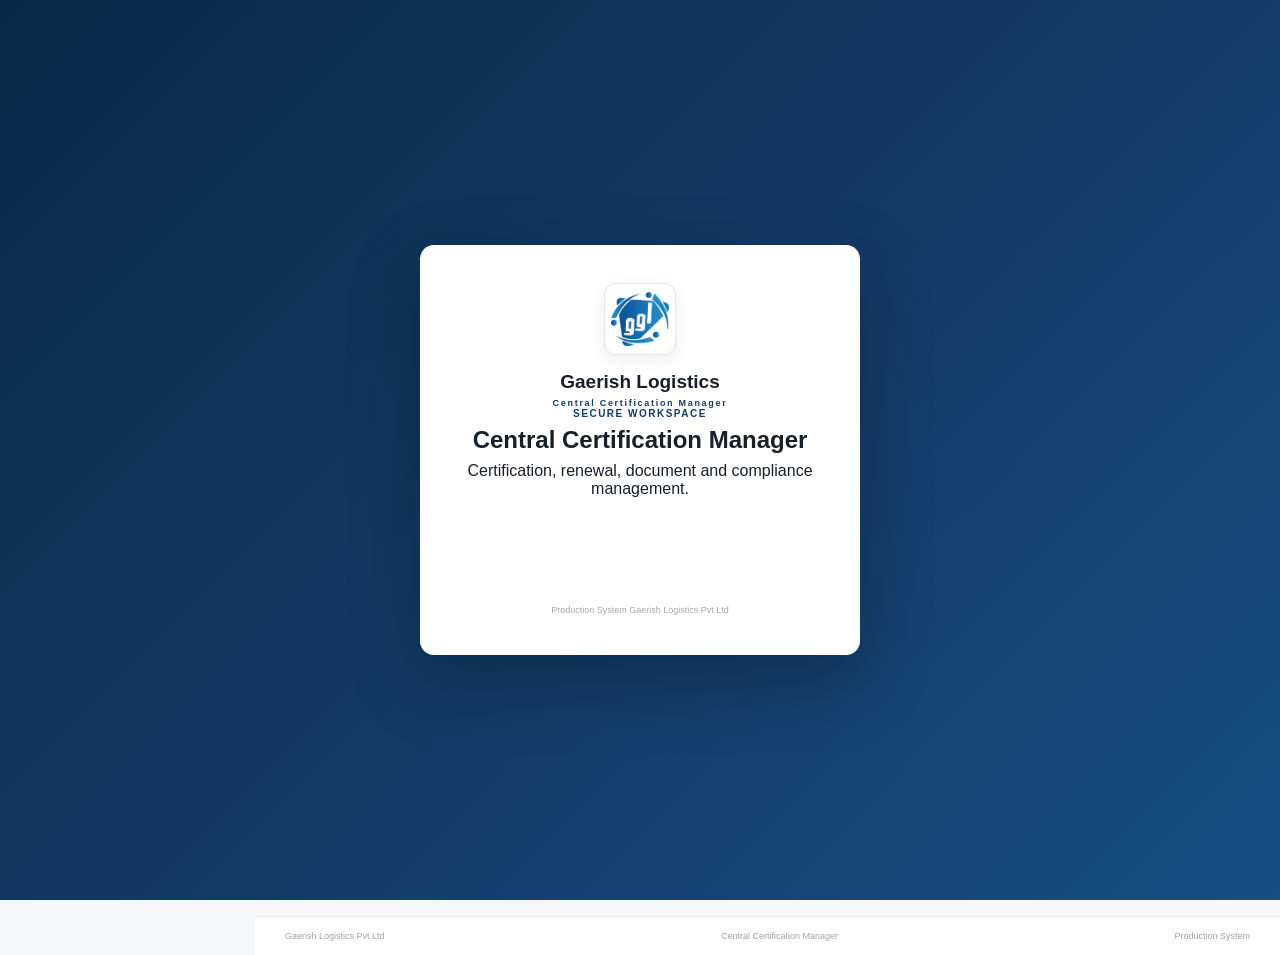
==== commit 3885b1af: "Update index.html" ====
--- a/index.html
+++ b/index.html
@@ -4,7 +4,7 @@
     <meta charset="UTF-8">
     <meta name="viewport" content="width=device-width, initial-scale=1.0">
     <title>Central Certification Manager</title>
-    <link rel="stylesheet" href="./style.css">
+    <link rel="stylesheet" href="./style.css?v=12.0.1">
     <script src="https://accounts.google.com/gsi/client" async defer></script>
 </head>
 
@@ -13,12 +13,13 @@
 <!-- LOGIN -->
 <section id="loginScreen" class="login-screen">
     <div class="login-card">
+        <div class="login-logo">
+            <img src="assets/logo.png" alt="Gaerish Logistics">
+        </div>
+
         <div class="login-brand">
-            <img src="assets/logo.png" alt="Gaerish Logistics">
-            <div>
-                <h1>Gaerish Logistics</h1>
-                <span>Central Certification Manager</span>
-            </div>
+            <h1>Gaerish Logistics</h1>
+            <span>Central Certification Manager</span>
         </div>
 
         <div class="login-copy">
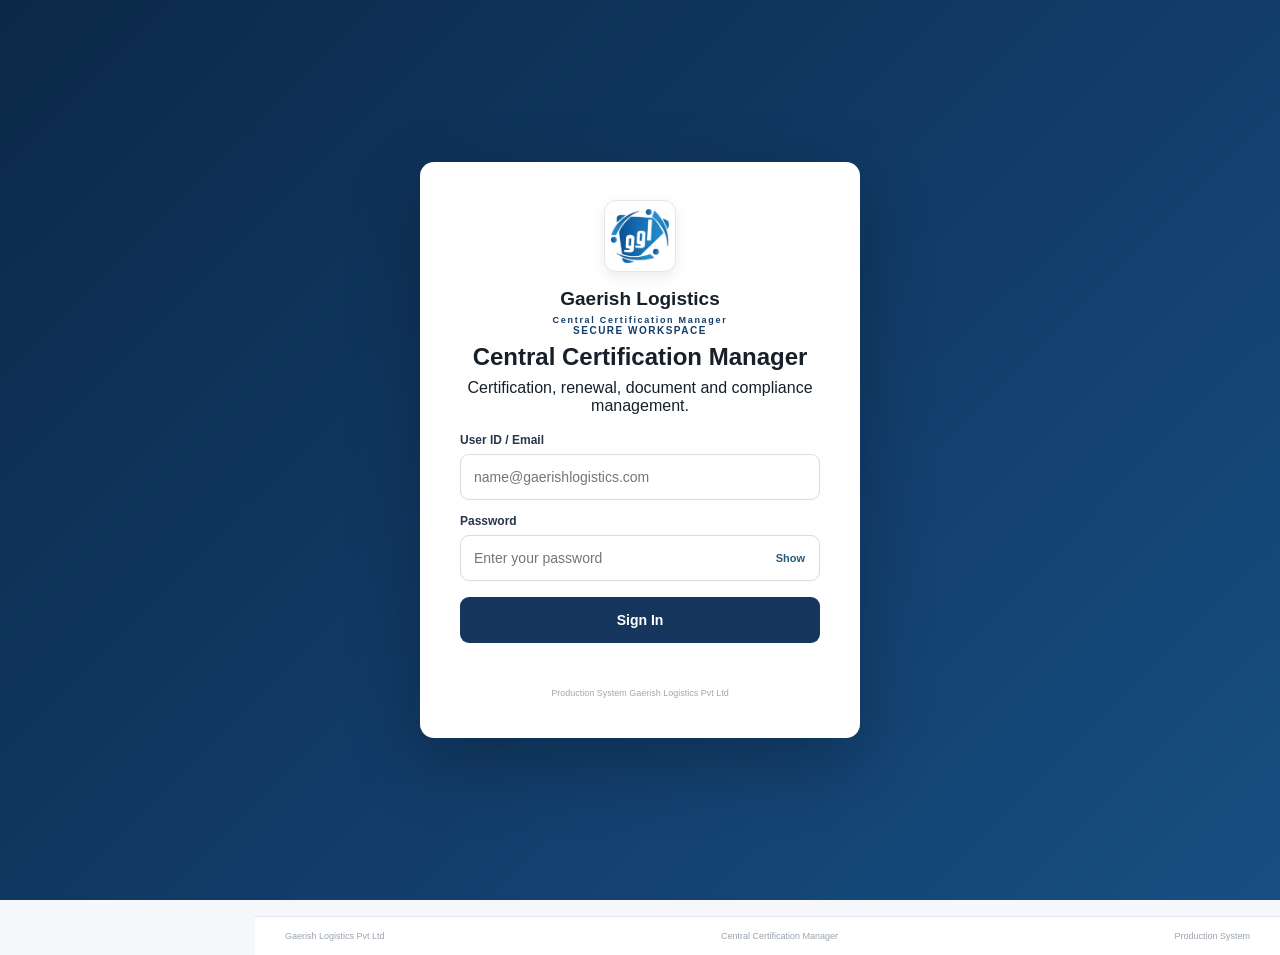
==== commit c81d0c09: "Update index.html" ====
--- a/index.html
+++ b/index.html
@@ -6,6 +6,93 @@
     <title>Central Certification Manager</title>
     <link rel="stylesheet" href="./style.css?v=12.0.1">
     <script src="https://accounts.google.com/gsi/client" async defer></script>
+
+
+    <style>
+        .ccm-login-form {
+            display: flex;
+            flex-direction: column;
+            gap: 14px;
+            width: 100%;
+            margin-top: 18px;
+        }
+
+        .ccm-login-field {
+            width: 100%;
+        }
+
+        .ccm-login-field label {
+            display: block;
+            margin-bottom: 7px;
+            font-size: 12px;
+            font-weight: 700;
+            color: #27364a;
+            text-align: left;
+        }
+
+        .ccm-login-field input {
+            box-sizing: border-box;
+            width: 100%;
+            height: 46px;
+            padding: 0 13px;
+            border: 1px solid #d5dce5;
+            border-radius: 9px;
+            background: #fff;
+            color: #17212f;
+            font-size: 14px;
+            outline: none;
+        }
+
+        .ccm-login-field input:focus {
+            border-color: #245b7a;
+            box-shadow: 0 0 0 3px rgba(36, 91, 122, .10);
+        }
+
+        .ccm-password-wrap {
+            position: relative;
+            display: flex;
+            align-items: center;
+        }
+
+        .ccm-password-wrap input {
+            padding-right: 62px;
+        }
+
+        .ccm-password-toggle {
+            position: absolute;
+            right: 7px;
+            border: 0;
+            background: transparent;
+            color: #245b7a;
+            font-size: 11px;
+            font-weight: 700;
+            cursor: pointer;
+            padding: 8px;
+        }
+
+        .ccm-login-button {
+            width: 100%;
+            height: 46px;
+            border: 0;
+            border-radius: 9px;
+            background: #17365d;
+            color: #fff;
+            font-size: 14px;
+            font-weight: 700;
+            cursor: pointer;
+            margin-top: 2px;
+        }
+
+        .ccm-login-button:hover {
+            background: #214a78;
+        }
+
+        .ccm-login-button:disabled {
+            opacity: .65;
+            cursor: wait;
+        }
+    </style>
+
 </head>
 
 <body>
@@ -28,7 +115,48 @@
             <p>Certification, renewal, document and compliance management.</p>
         </div>
 
-        <div id="googleLogin" class="google-login"></div>
+        <form id="ccmLoginForm" class="ccm-login-form" autocomplete="on">
+            <div class="ccm-login-field">
+                <label for="ccmLoginEmail">User ID / Email</label>
+                <input
+                    id="ccmLoginEmail"
+                    name="email"
+                    type="email"
+                    inputmode="email"
+                    autocomplete="username"
+                    placeholder="name@gaerishlogistics.com"
+                    required
+                >
+            </div>
+
+            <div class="ccm-login-field">
+                <label for="ccmLoginPassword">Password</label>
+                <div class="ccm-password-wrap">
+                    <input
+                        id="ccmLoginPassword"
+                        name="password"
+                        type="password"
+                        autocomplete="current-password"
+                        placeholder="Enter your password"
+                        required
+                    >
+                    <button
+                        type="button"
+                        class="ccm-password-toggle"
+                        id="ccmPasswordToggle"
+                        aria-label="Show password"
+                    >Show</button>
+                </div>
+            </div>
+
+            <button
+                type="submit"
+                id="ccmLoginButton"
+                class="ccm-login-button"
+            >Sign In</button>
+        </form>
+
+        <div id="googleLogin" class="google-login" style="display:none"></div>
         <div id="loginStatus" class="login-status" aria-live="polite"></div>
 
         <div class="login-footer">
@@ -457,6 +585,35 @@
     </main>
 </div>
 
-<script src="./app.js?v=12.0.0"></script>
+
+
+<script>
+(function () {
+    function initCCMPasswordToggle() {
+        const input = document.getElementById("ccmLoginPassword");
+        const toggle = document.getElementById("ccmPasswordToggle");
+
+        if (!input || !toggle) return;
+
+        toggle.addEventListener("click", function () {
+            const showing = input.type === "text";
+            input.type = showing ? "password" : "text";
+            toggle.textContent = showing ? "Show" : "Hide";
+            toggle.setAttribute(
+                "aria-label",
+                showing ? "Show password" : "Hide password"
+            );
+        });
+    }
+
+    if (document.readyState === "loading") {
+        document.addEventListener("DOMContentLoaded", initCCMPasswordToggle);
+    } else {
+        initCCMPasswordToggle();
+    }
+})();
+</script>
+
+<script src="./app.js?v=12.0.1"></script>
 </body>
 </html>
--- a/style.css
+++ b/style.css
@@ -1958,3 +1958,45 @@
     .ccm-modal-header, .ccm-modal-body, .ccm-modal-footer { padding-left:15px; padding-right:15px; }
     .ccm-donut-wrap { flex-direction:column; align-items:flex-start; }
 }
+
+
+/* CCM 12.0 REPORT CENTRE */
+.ccm-report-centre {
+    margin-top: 18px;
+}
+
+.ccm-report-download-row {
+    display: flex;
+    gap: 10px;
+    align-items: center;
+    flex-wrap: wrap;
+    margin-top: 16px;
+}
+
+.ccm-final-control {
+    min-height: 40px;
+    min-width: 310px;
+    padding: 9px 12px;
+    border: 1px solid #d8e0e8;
+    border-radius: 8px;
+    background: #fff;
+    color: #17202a;
+    font: inherit;
+}
+
+.ccm-report-status {
+    margin-top: 12px;
+    font-size: 12px;
+    color: #6b7785;
+}
+
+@media (max-width: 720px) {
+    .ccm-final-control {
+        width: 100%;
+        min-width: 0;
+    }
+
+    .ccm-report-download-row .ccm-final-action {
+        width: 100%;
+    }
+}
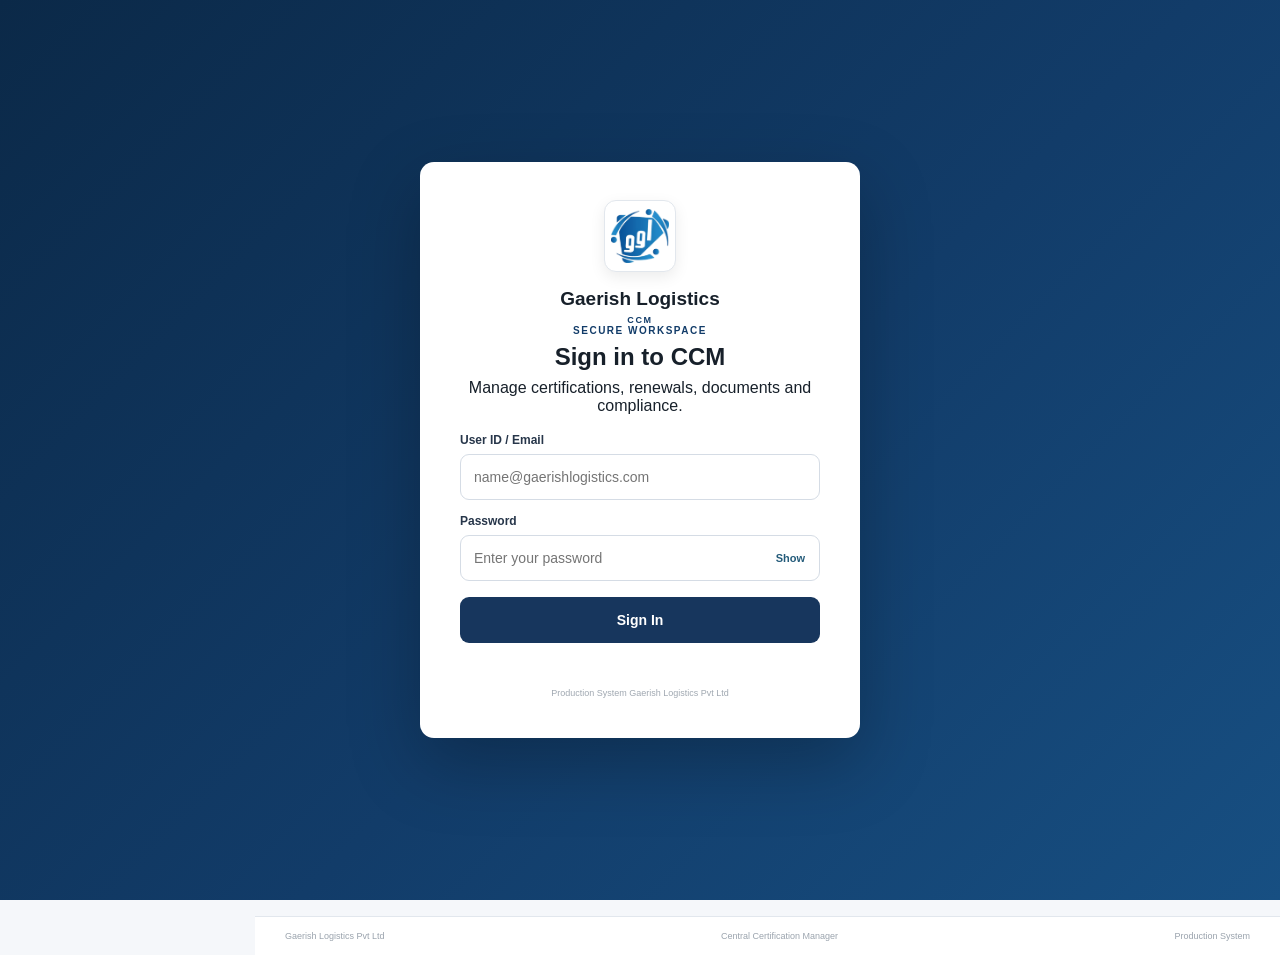
==== commit 4df049c4: "Update index.html" ====
--- a/index.html
+++ b/index.html
@@ -106,13 +106,13 @@
 
         <div class="login-brand">
             <h1>Gaerish Logistics</h1>
-            <span>Central Certification Manager</span>
+            <span>CCM</span>
         </div>
 
         <div class="login-copy">
             <span class="eyebrow">SECURE WORKSPACE</span>
-            <h2>Central Certification Manager</h2>
-            <p>Certification, renewal, document and compliance management.</p>
+            <h2>Sign in to CCM</h2>
+            <p>Manage certifications, renewals, documents and compliance.</p>
         </div>
 
         <form id="ccmLoginForm" class="ccm-login-form" autocomplete="on">
@@ -614,6 +614,18 @@
 })();
 </script>
 
+<script>
+(function () {
+    try {
+        if (window.location.search || window.location.hash) {
+            window.history.replaceState({}, document.title, window.location.pathname);
+        }
+    } catch (error) {
+        console.warn("CCM: URL cleanup skipped.", error);
+    }
+})();
+</script>
+
 <script src="./app.js?v=12.0.1"></script>
 </body>
 </html>
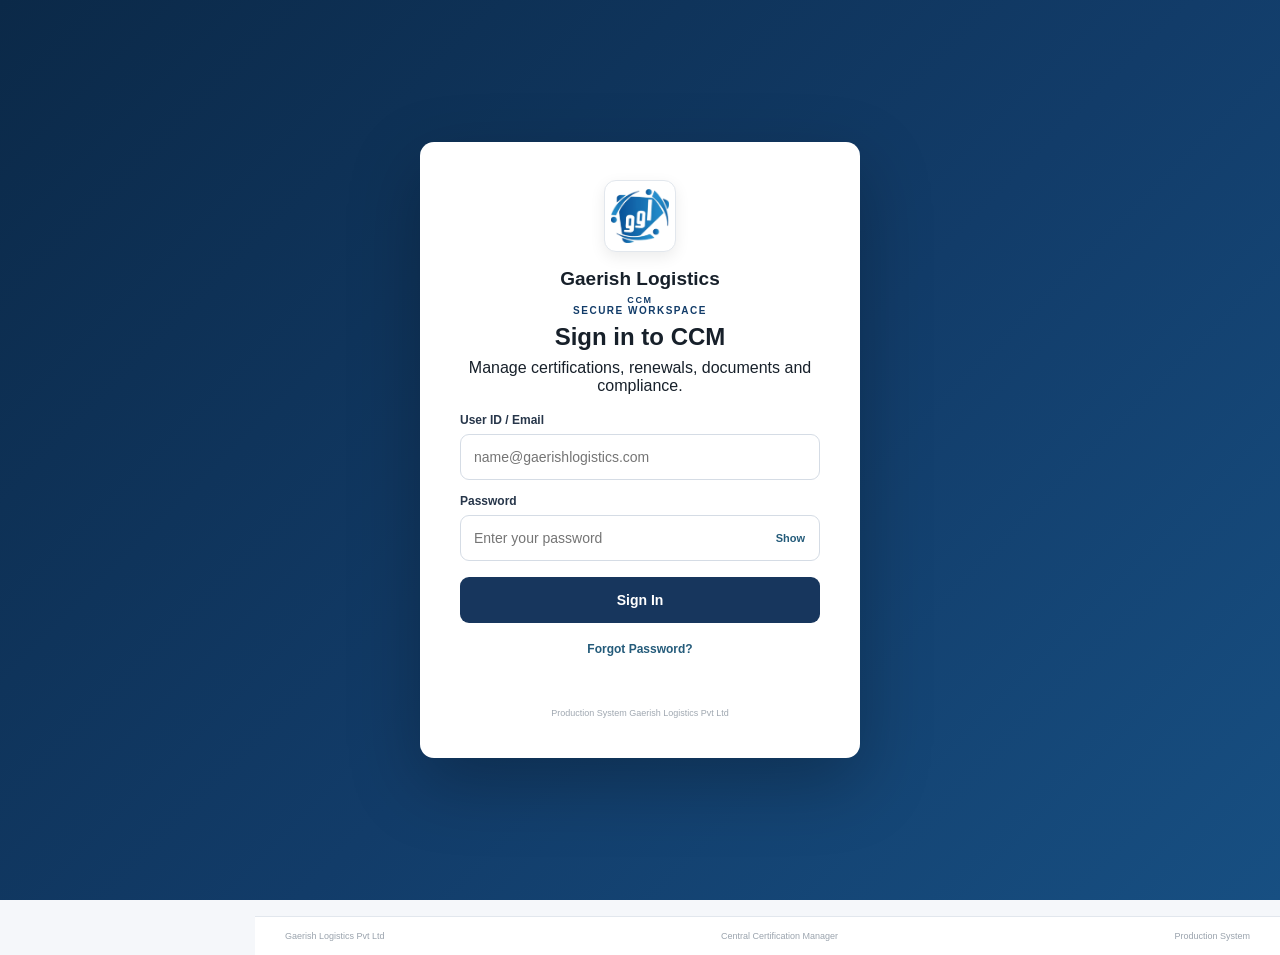
==== commit 8ca0b87d: "Update index.html" ====
--- a/index.html
+++ b/index.html
@@ -5,7 +5,6 @@
     <meta name="viewport" content="width=device-width, initial-scale=1.0">
     <title>Central Certification Manager</title>
     <link rel="stylesheet" href="./style.css?v=12.0.1">
-    <script src="https://accounts.google.com/gsi/client" async defer></script>
 
 
     <style>
@@ -91,6 +90,27 @@
             opacity: .65;
             cursor: wait;
         }
+
+        .ccm-forgot-button {
+            display: block;
+            width: 100%;
+            margin-top: 12px;
+            border: 0;
+            background: transparent;
+            color: #245b7a;
+            font-size: 12px;
+            font-weight: 700;
+            cursor: pointer;
+            padding: 7px;
+        }
+
+        .ccm-forgot-button:hover {
+            text-decoration: underline;
+        }
+
+        .ccm-reset-panel {
+            width: 100%;
+        }
     </style>
 
 </head>
@@ -115,6 +135,7 @@
             <p>Manage certifications, renewals, documents and compliance.</p>
         </div>
 
+        <div id="ccmLoginPanel">
         <form id="ccmLoginForm" class="ccm-login-form" autocomplete="on">
             <div class="ccm-login-field">
                 <label for="ccmLoginEmail">User ID / Email</label>
@@ -156,7 +177,34 @@
             >Sign In</button>
         </form>
 
-        <div id="googleLogin" class="google-login" style="display:none"></div>
+        <button type="button" id="ccmForgotPassword" class="ccm-forgot-button">Forgot Password?</button>
+        </div>
+
+        <div id="ccmResetPanel" class="ccm-reset-panel" style="display:none">
+            <div class="ccm-login-field">
+                <label for="ccmResetEmail">Registered Email</label>
+                <input id="ccmResetEmail" type="email" autocomplete="email" placeholder="name@gaerishlogistics.com">
+            </div>
+
+            <button type="button" id="ccmRequestOtpButton" class="ccm-login-button">Send OTP</button>
+
+            <div id="ccmOtpStep" style="display:none; margin-top:14px">
+                <div class="ccm-login-field">
+                    <label for="ccmResetOtp">6-Digit OTP</label>
+                    <input id="ccmResetOtp" type="text" inputmode="numeric" maxlength="6" autocomplete="one-time-code" placeholder="Enter OTP">
+                </div>
+
+                <div class="ccm-login-field">
+                    <label for="ccmResetNewPassword">New Password</label>
+                    <input id="ccmResetNewPassword" type="password" autocomplete="new-password" placeholder="Minimum 8 characters">
+                </div>
+
+                <button type="button" id="ccmVerifyOtpButton" class="ccm-login-button">Reset Password</button>
+            </div>
+
+            <button type="button" id="ccmResetBackButton" class="ccm-forgot-button">Back to Sign In</button>
+        </div>
+
         <div id="loginStatus" class="login-status" aria-live="polite"></div>
 
         <div class="login-footer">
@@ -555,7 +603,7 @@
             <div class="settings-list">
                 <div class="settings-row"><strong>Application</strong><span>Central Certification Manager</span></div>
                 <div class="settings-row"><strong>Environment</strong><span>Production</span></div>
-                <div class="settings-row"><strong>Authentication</strong><span>Google Workspace OAuth</span></div>
+                <div class="settings-row"><strong>Authentication</strong><span>Email + Password + OTP Reset</span></div>
                 <div class="settings-row"><strong>Authorization</strong><span>Backend RBAC</span></div>
                 <div class="settings-row"><strong>Data Store</strong><span>Google Sheets</span></div>
                 <div class="settings-row"><strong>Documents</strong><span>Google Drive</span></div>
@@ -626,6 +674,6 @@
 })();
 </script>
 
-<script src="./app.js?v=12.0.1"></script>
+<script src="./app.js?v=12.0.2"></script>
 </body>
 </html>
